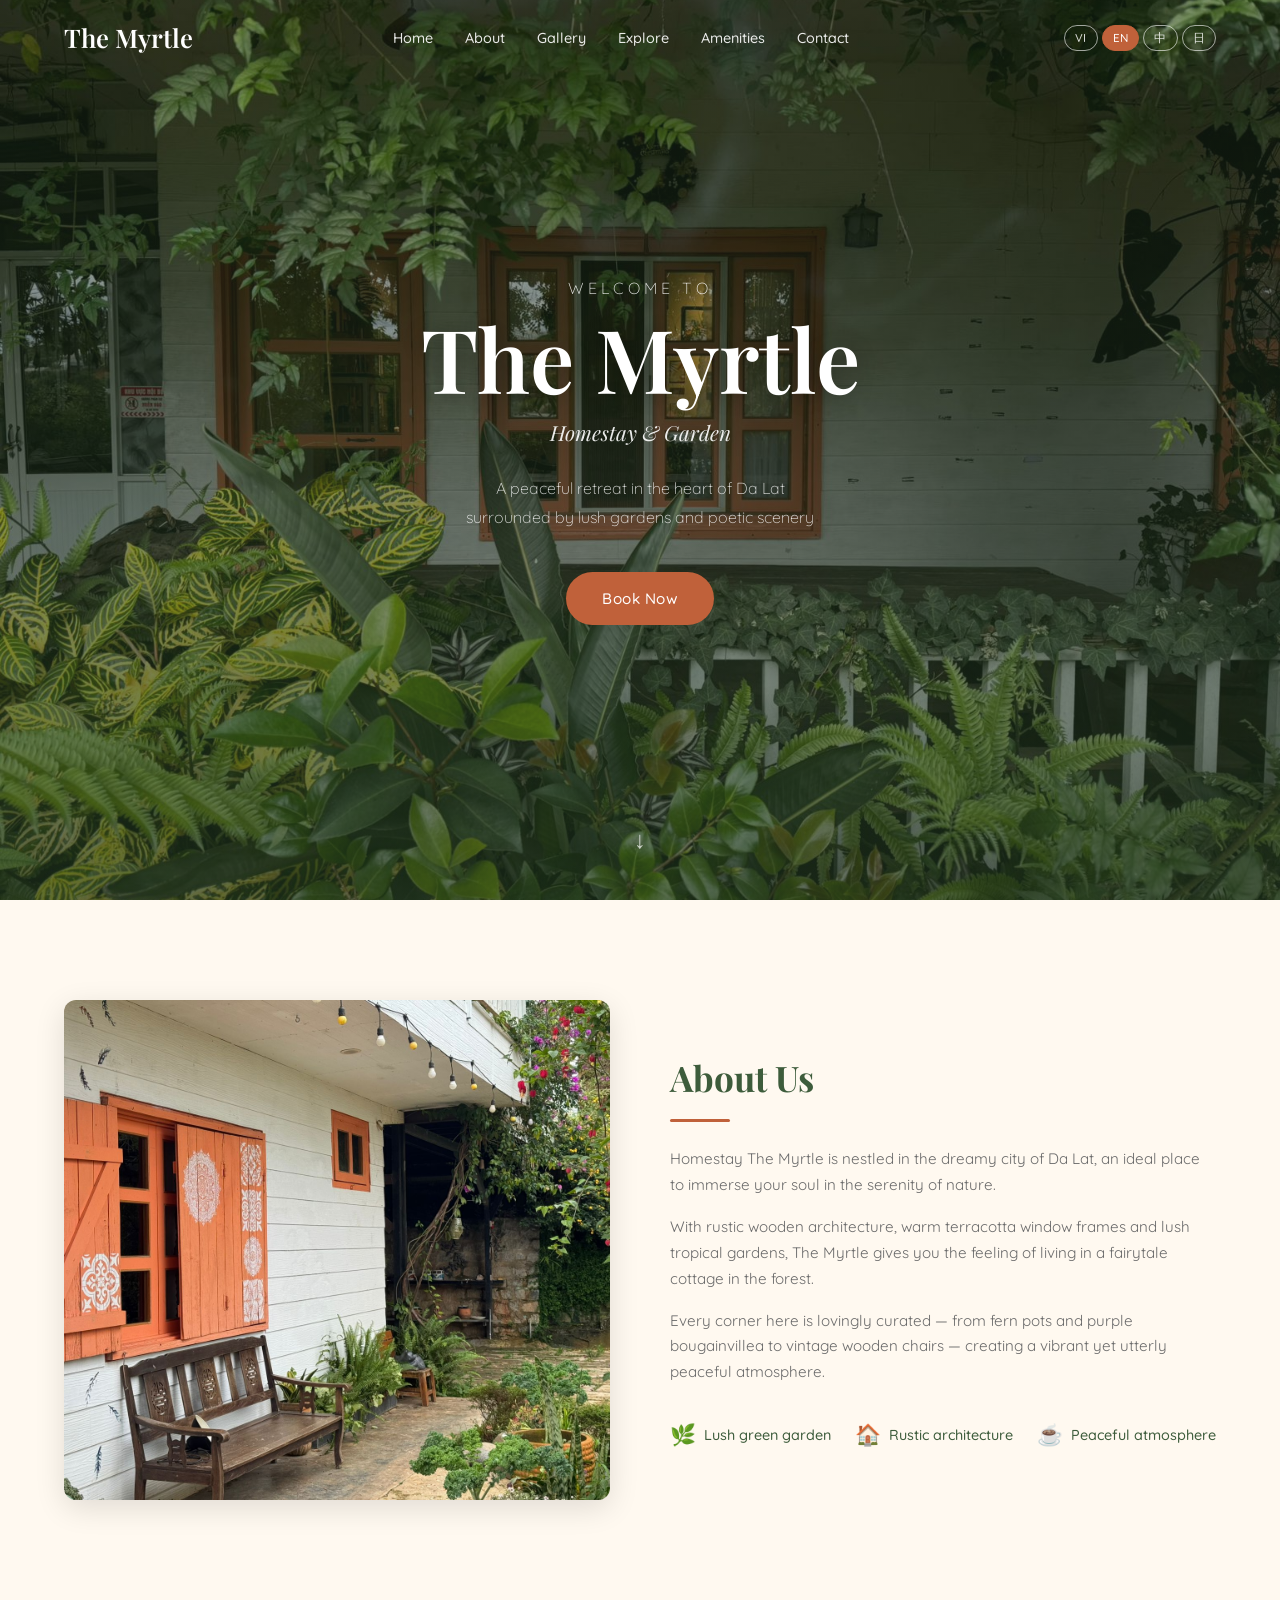
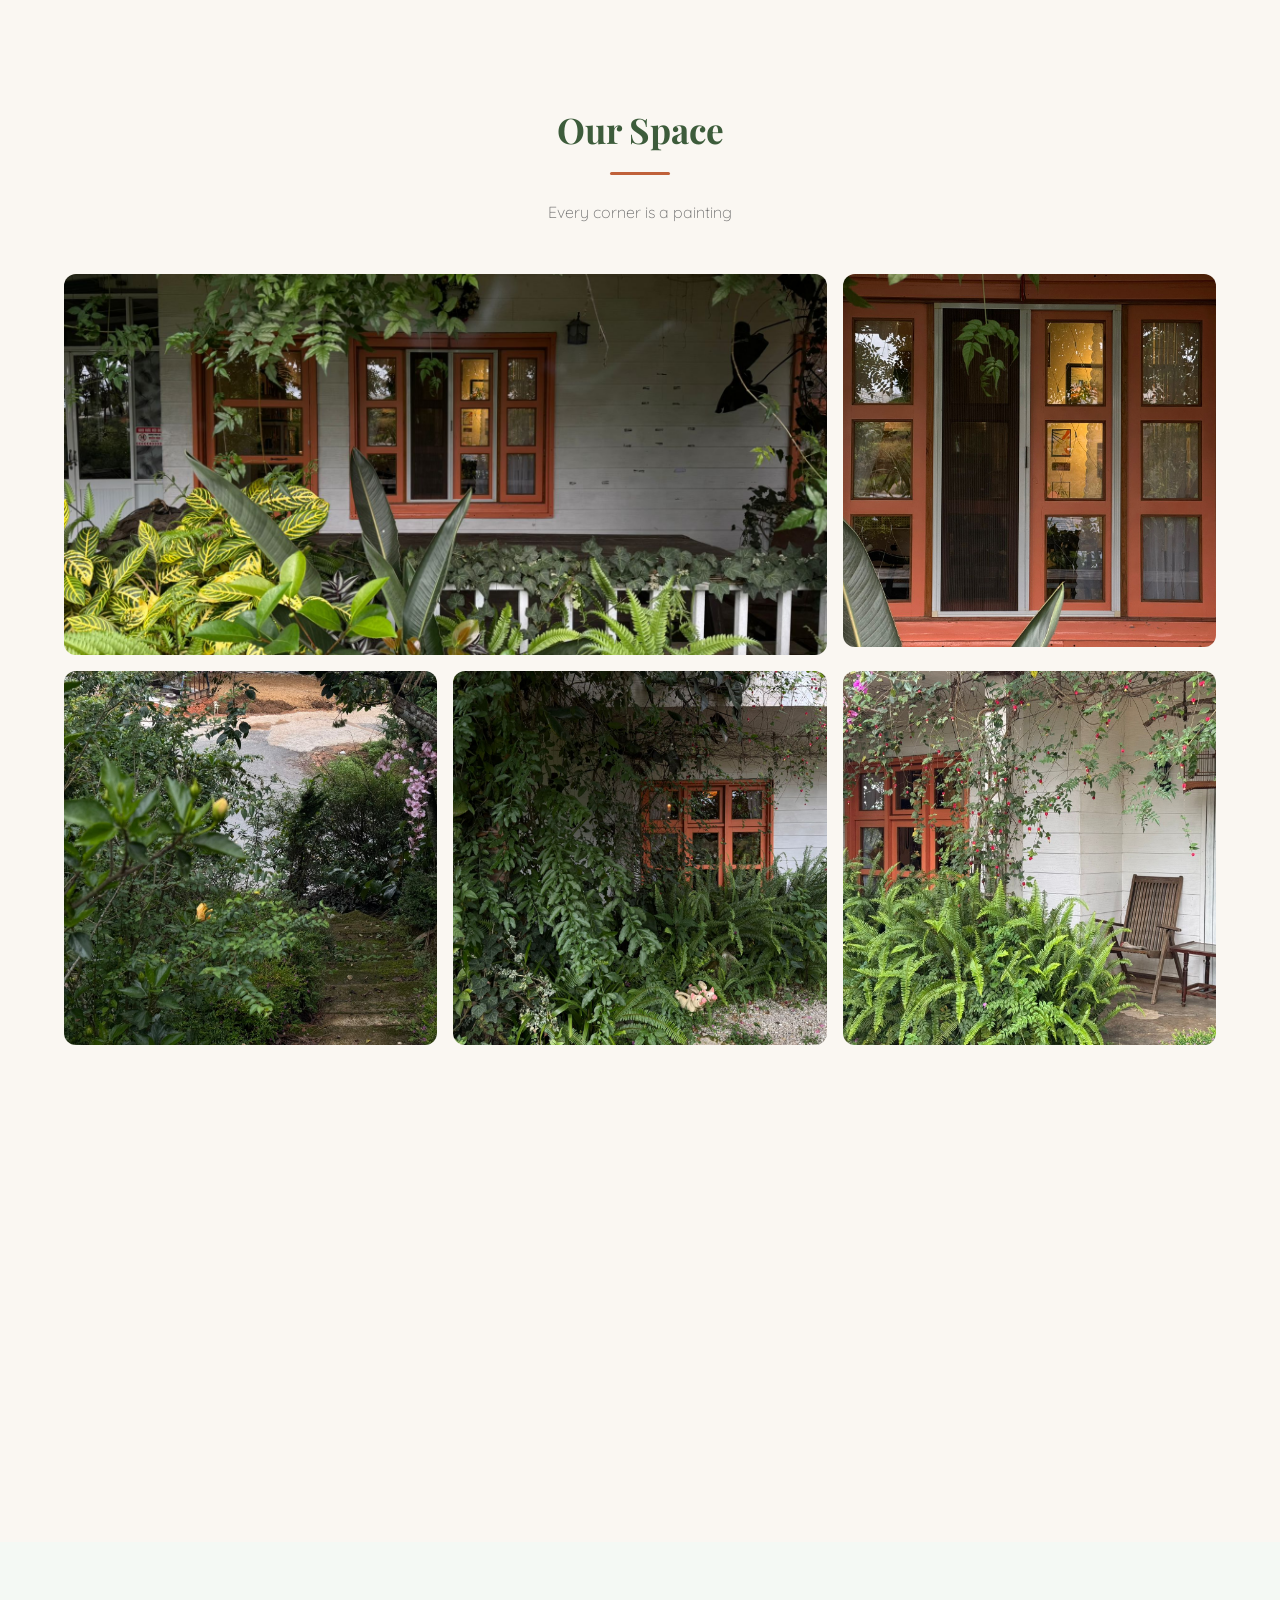
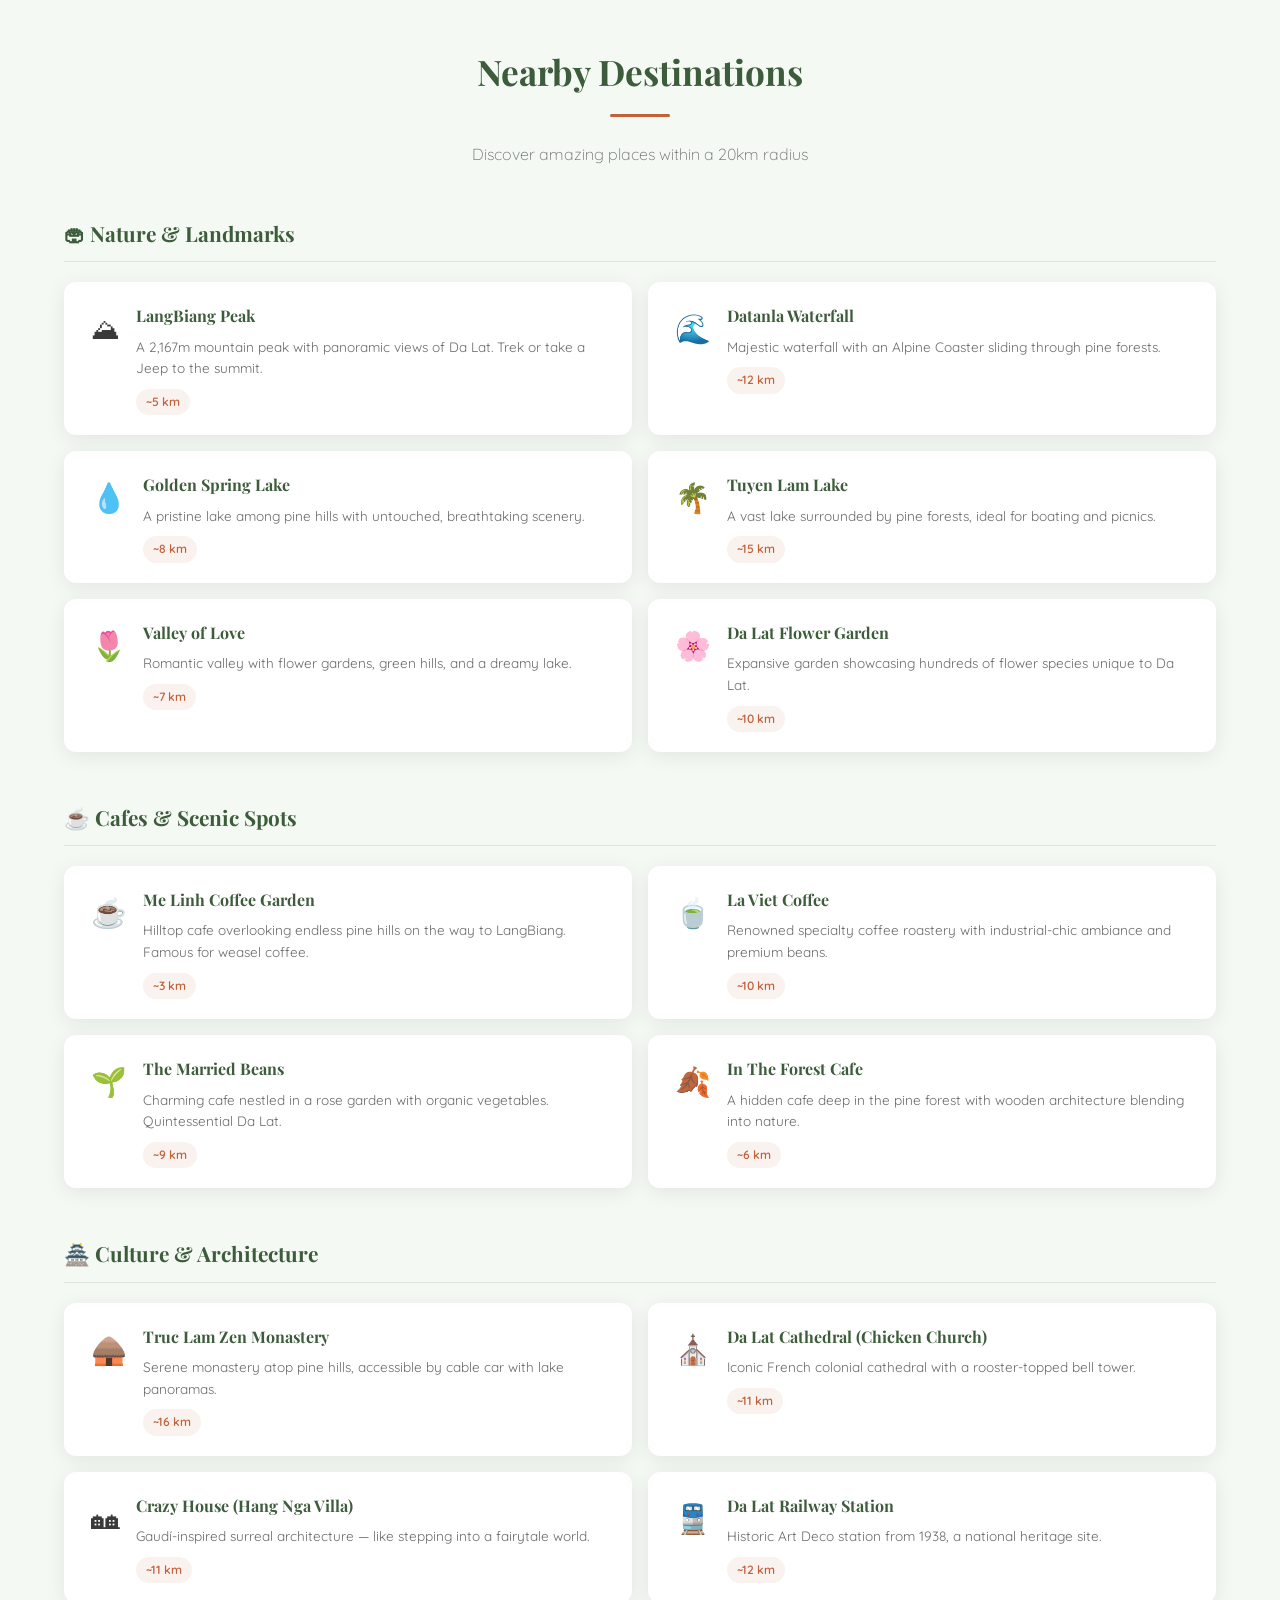
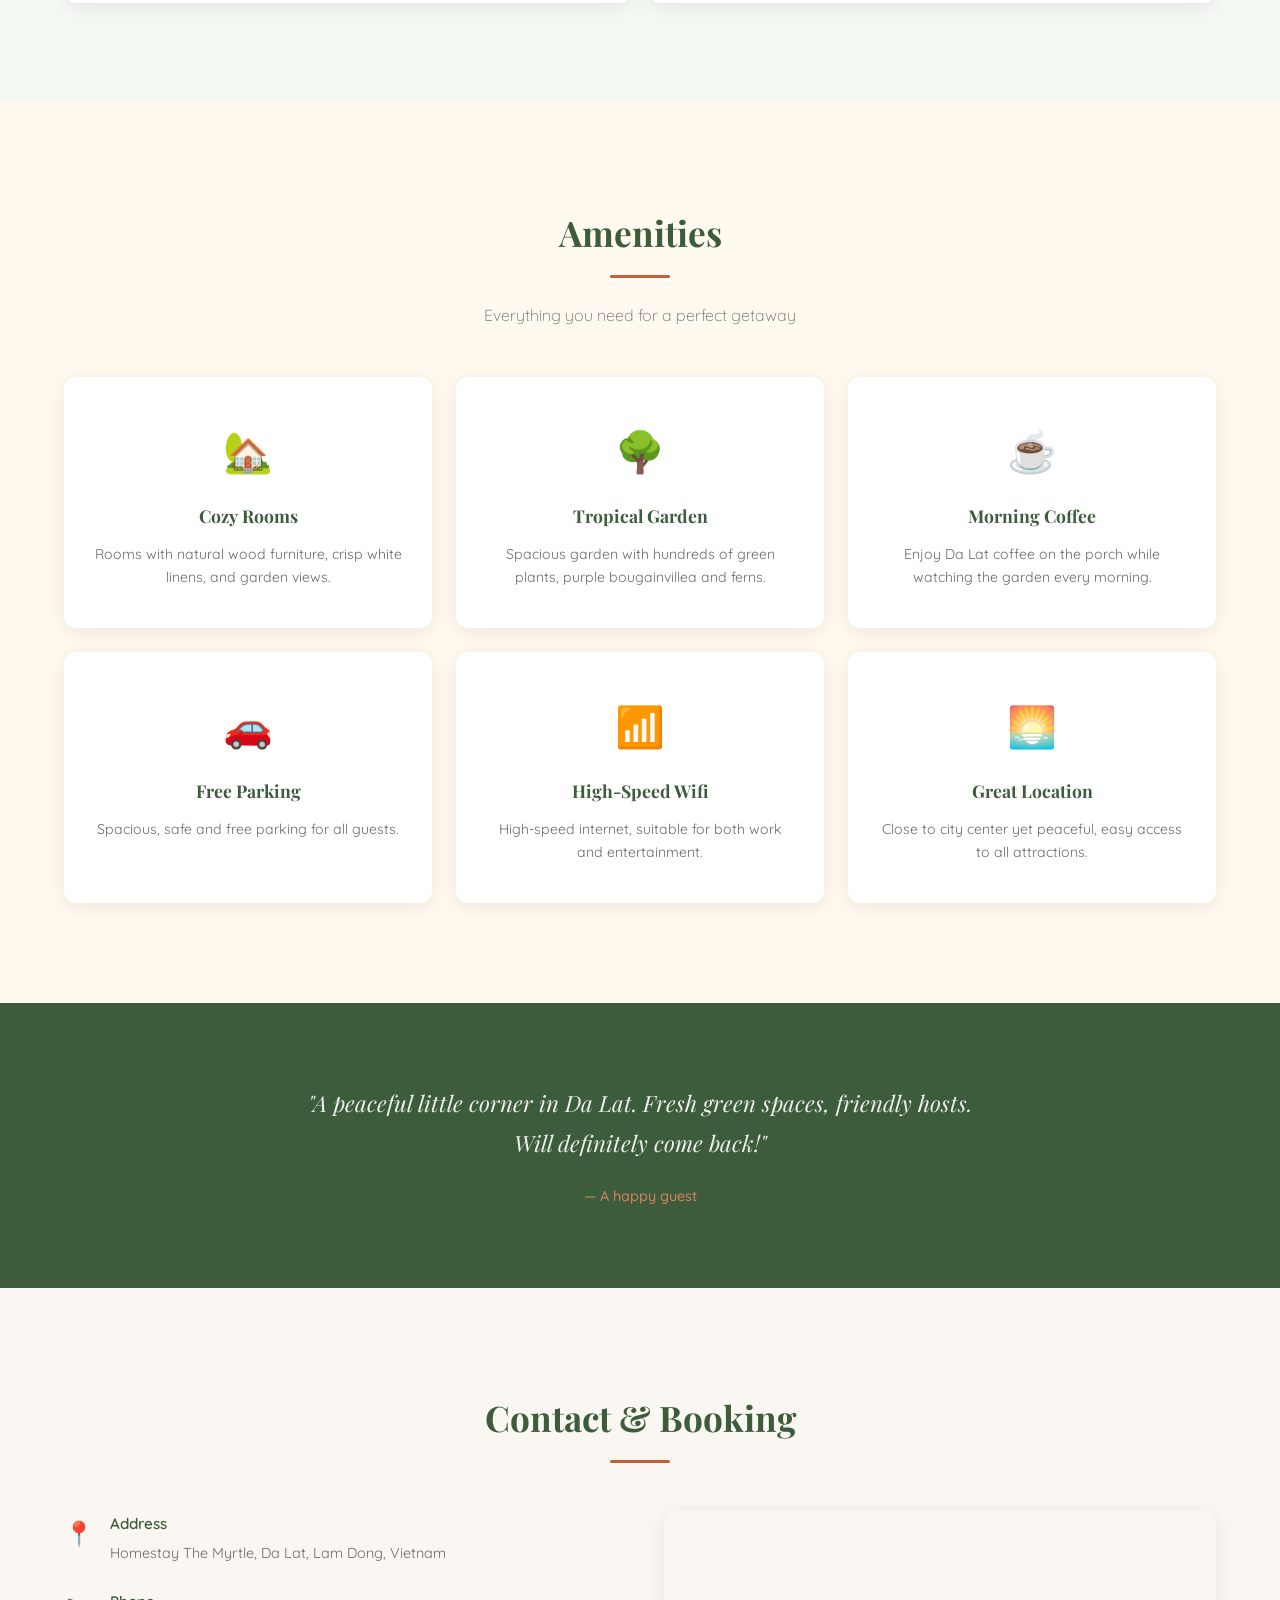
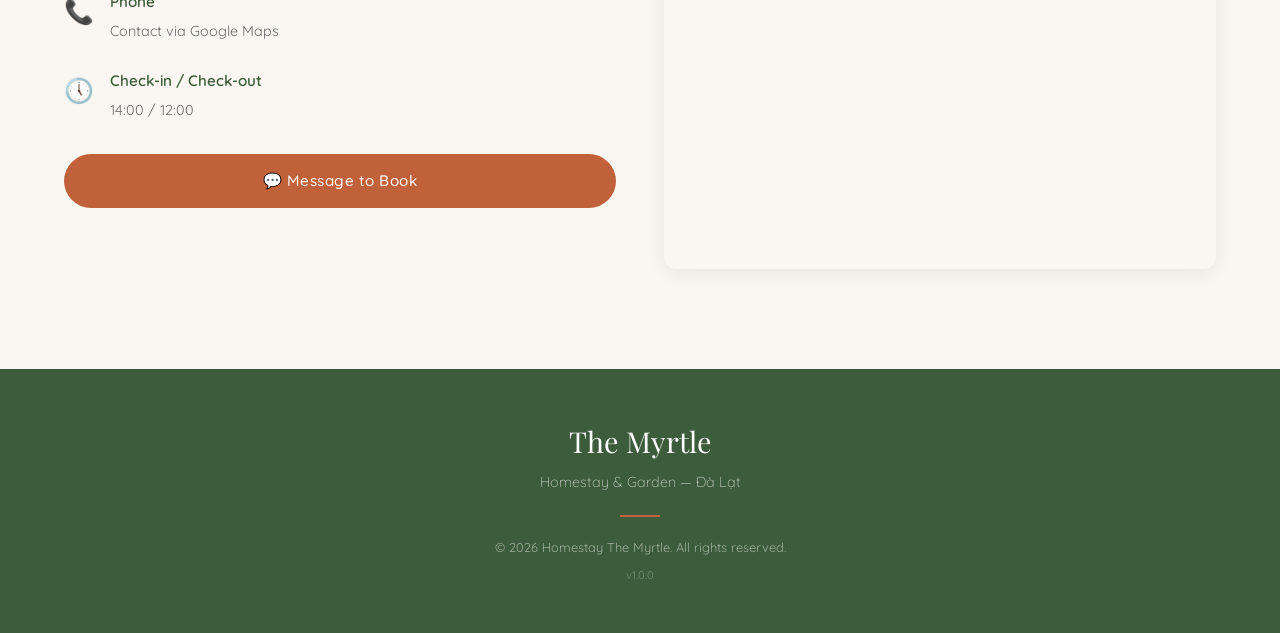
==== index.html @ 84eea26a "Initial commit: Homestay The Myrtle landing page" ====
<!DOCTYPE html>
<html lang="vi">
<head>
    <meta charset="UTF-8">
    <meta name="viewport" content="width=device-width, initial-scale=1.0">
    <title>Homestay The Myrtle - Đà Lạt</title>
    <meta name="description" content="Homestay The Myrtle - Nơi nghỉ dưỡng yên bình giữa lòng Đà Lạt, bao quanh bởi vườn cây xanh mát và hoa lá thơ mộng.">

    <!-- Open Graph / Facebook -->
    <meta property="og:type" content="website">
    <meta property="og:title" content="Homestay The Myrtle - Đà Lạt">
    <meta property="og:description" content="Nơi nghỉ dưỡng yên bình giữa lòng Đà Lạt, bao quanh bởi vườn cây xanh mát và hoa lá thơ mộng.">
    <meta property="og:image" content="images/og-image.jpg">
    <meta property="og:image:width" content="1200">
    <meta property="og:image:height" content="630">
    <meta property="og:locale" content="vi_VN">
    <meta property="og:site_name" content="Homestay The Myrtle">

    <!-- Twitter Card -->
    <meta name="twitter:card" content="summary_large_image">
    <meta name="twitter:title" content="Homestay The Myrtle - Đà Lạt">
    <meta name="twitter:description" content="Nơi nghỉ dưỡng yên bình giữa lòng Đà Lạt, bao quanh bởi vườn cây xanh mát và hoa lá thơ mộng.">
    <meta name="twitter:image" content="images/og-image.jpg">

    <link rel="preconnect" href="https://fonts.googleapis.com">
    <link rel="preconnect" href="https://fonts.gstatic.com" crossorigin>
    <link href="https://fonts.googleapis.com/css2?family=Playfair+Display:ital,wght@0,400;0,600;1,400&family=Quicksand:wght@300;400;500;600&family=Noto+Sans+JP:wght@300;400;500&family=Noto+Sans+SC:wght@300;400;500&display=swap" rel="stylesheet">
    <link rel="stylesheet" href="style.css">
</head>
<body>
    <!-- Navigation -->
    <nav class="navbar">
        <div class="nav-container">
            <a href="#home" class="nav-logo">The Myrtle</a>
            <ul class="nav-links">
                <li><a href="#home" data-i18n="nav.home">Trang chủ</a></li>
                <li><a href="#about" data-i18n="nav.about">Giới thiệu</a></li>
                <li><a href="#gallery" data-i18n="nav.gallery">Hình ảnh</a></li>
                <li><a href="#destinations" data-i18n="nav.destinations">Điểm đến</a></li>
                <li><a href="#amenities" data-i18n="nav.amenities">Tiện nghi</a></li>
                <li><a href="#contact" data-i18n="nav.contact">Liên hệ</a></li>
            </ul>
            <div class="lang-switcher">
                <button class="lang-btn active" data-lang="vi">VI</button>
                <button class="lang-btn" data-lang="en">EN</button>
                <button class="lang-btn" data-lang="zh">中</button>
                <button class="lang-btn" data-lang="ja">日</button>
            </div>
            <button class="nav-toggle" aria-label="Menu">
                <span></span>
                <span></span>
                <span></span>
            </button>
        </div>
    </nav>

    <!-- Hero Section -->
    <section id="home" class="hero">
        <div class="hero-overlay"></div>
        <div class="hero-content">
            <p class="hero-subtitle" data-i18n="hero.subtitle">Chào mừng đến với</p>
            <h1 class="hero-title">The Myrtle</h1>
            <p class="hero-tagline" data-i18n="hero.tagline">Homestay & Garden</p>
            <p class="hero-description" data-i18n="hero.description">Nơi nghỉ dưỡng yên bình giữa lòng Đà Lạt<br>bao quanh bởi vườn cây xanh mát và hoa lá thơ mộng</p>
            <a href="#contact" class="btn-primary" data-i18n="hero.cta">Đặt Phòng Ngay</a>
        </div>
        <div class="hero-scroll">
            <span>&#8595;</span>
        </div>
    </section>

    <!-- About Section -->
    <section id="about" class="about">
        <div class="container">
            <div class="about-grid">
                <div class="about-image">
                    <img src="images/rustic-bench.jpg" alt="Homestay The Myrtle - Góc sân thơ mộng">
                </div>
                <div class="about-content">
                    <h2 class="section-title" data-i18n="about.title">Về Chúng Tôi</h2>
                    <div class="title-divider"></div>
                    <p data-i18n="about.p1">Homestay The Myrtle tọa lạc tại thành phố Đà Lạt thơ mộng, là nơi lý tưởng để bạn tâm hồn hòa mình vào thiên nhiên yên bình.</p>
                    <p data-i18n="about.p2">Với kiến trúc gỗ mộc mạc, khung cửa sổ màu đất ấm áp cùng vườn cây nhiệt đới xanh mướt, The Myrtle mang đến cho bạn cảm giác như đang ở trong một ngôi nhà cổ tích giữa rừng.</p>
                    <p data-i18n="about.p3">Mỗi góc nhỏ tại đây đều được chăm chút từ từng chậu dương xỉ, những giàn hoa giấy tím đến những chiếc ghế gỗ vintage — tất cả tạo nên một không gian sống động nhưng vẫn rất đỗi bình yên.</p>
                    <div class="about-features">
                        <div class="feature">
                            <span class="feature-icon">&#127807;</span>
                            <span data-i18n="about.f1">Vườn cây xanh mát</span>
                        </div>
                        <div class="feature">
                            <span class="feature-icon">&#127968;</span>
                            <span data-i18n="about.f2">Kiến trúc mộc mạc</span>
                        </div>
                        <div class="feature">
                            <span class="feature-icon">&#9749;</span>
                            <span data-i18n="about.f3">Không gian yên tĩnh</span>
                        </div>
                    </div>
                </div>
            </div>
        </div>
    </section>

    <!-- Gallery Section -->
    <section id="gallery" class="gallery">
        <div class="container">
            <h2 class="section-title text-center" data-i18n="gallery.title">Không Gian</h2>
            <div class="title-divider center"></div>
            <p class="section-subtitle" data-i18n="gallery.subtitle">Mỗi góc nhỏ là một bức tranh</p>
            <div class="gallery-grid">
                <div class="gallery-item large">
                    <img src="images/exterior-garden.jpg" alt="Mặt tiền homestay với vườn cây">
                    <div class="gallery-overlay">
                        <span data-i18n="gallery.img1">Mặt tiền xanh mát</span>
                    </div>
                </div>
                <div class="gallery-item">
                    <img src="images/hero-window.jpg" alt="Cửa sổ gỗ đặc trưng">
                    <div class="gallery-overlay">
                        <span data-i18n="gallery.img2">Cửa sổ gỗ vintage</span>
                    </div>
                </div>
                <div class="gallery-item">
                    <img src="images/garden-path.jpg" alt="Lối đi trong vườn">
                    <div class="gallery-overlay">
                        <span data-i18n="gallery.img3">Lối đi thơ mộng</span>
                    </div>
                </div>
                <div class="gallery-item">
                    <img src="images/fern-garden.jpg" alt="Vườn dương xỉ xanh mướt">
                    <div class="gallery-overlay">
                        <span data-i18n="gallery.img4">Vườn dương xỉ</span>
                    </div>
                </div>
                <div class="gallery-item">
                    <img src="images/porch-chair.jpg" alt="Hiên nhà với ghế gỗ">
                    <div class="gallery-overlay">
                        <span data-i18n="gallery.img5">Hiên nhà bình yên</span>
                    </div>
                </div>
                <div class="gallery-item large">
                    <img src="images/green-facade.jpg" alt="Góc nhà với cây leo">
                    <div class="gallery-overlay">
                        <span data-i18n="gallery.img6">Thiên nhiên bao quanh</span>
                    </div>
                </div>
                <div class="gallery-item">
                    <img src="images/bougainvillea-bench.jpg" alt="Ghế trắng dưới tán hoa giấy">
                    <div class="gallery-overlay">
                        <span data-i18n="gallery.img7">Góc đọc sách</span>
                    </div>
                </div>
            </div>
        </div>
    </section>

    <!-- Destinations Section -->
    <section id="destinations" class="destinations">
        <div class="container">
            <h2 class="section-title text-center" data-i18n="destinations.title">Điểm Đến Xung Quanh</h2>
            <div class="title-divider center"></div>
            <p class="section-subtitle" data-i18n="destinations.subtitle">Khám phá những địa điểm tuyệt vời trong bán kính 20km</p>

            <!-- Category: Nature -->
            <div class="dest-category">
                <h3 class="dest-category-title" data-i18n="destinations.nature">&#127967; Thiên nhiên & Danh lam</h3>
                <div class="dest-grid">
                    <div class="dest-card">
                        <div class="dest-icon">&#9968;</div>
                        <div class="dest-info">
                            <h4 data-i18n="destinations.langbiang.title">Đỉnh LangBiang</h4>
                            <p data-i18n="destinations.langbiang.desc">Đỉnh núi cao 2.167m với tầm nhìn toàn cảnh Đà Lạt. Trekking hoặc đi Jeep lên đỉnh.</p>
                            <span class="dest-distance" data-i18n="destinations.langbiang.dist">~5 km</span>
                        </div>
                    </div>
                    <div class="dest-card">
                        <div class="dest-icon">&#127754;</div>
                        <div class="dest-info">
                            <h4 data-i18n="destinations.datanla.title">Thác Datanla</h4>
                            <p data-i18n="destinations.datanla.desc">Thác nước hùng vĩ với máng trượt Alpine Coaster xuyên rừng thông.</p>
                            <span class="dest-distance" data-i18n="destinations.datanla.dist">~12 km</span>
                        </div>
                    </div>
                    <div class="dest-card">
                        <div class="dest-icon">&#128167;</div>
                        <div class="dest-info">
                            <h4 data-i18n="destinations.suoivang.title">Hồ Suối Vàng (Golden Spring Lake)</h4>
                            <p data-i18n="destinations.suoivang.desc">Hồ nước nguyên sơ giữa đồi thông, phong cảnh hoang sơ tuyệt đẹp.</p>
                            <span class="dest-distance" data-i18n="destinations.suoivang.dist">~8 km</span>
                        </div>
                    </div>
                    <div class="dest-card">
                        <div class="dest-icon">&#127796;</div>
                        <div class="dest-info">
                            <h4 data-i18n="destinations.tuyenlam.title">Hồ Tuyền Lâm</h4>
                            <p data-i18n="destinations.tuyenlam.desc">Hồ nước rộng lớn bao quanh bởi rừng thông, lý tưởng cho chèo thuyền và picnic.</p>
                            <span class="dest-distance" data-i18n="destinations.tuyenlam.dist">~15 km</span>
                        </div>
                    </div>
                    <div class="dest-card">
                        <div class="dest-icon">&#127799;</div>
                        <div class="dest-info">
                            <h4 data-i18n="destinations.valleylove.title">Thung Lũng Tình Yêu</h4>
                            <p data-i18n="destinations.valleylove.desc">Thung lũng lãng mạn với vườn hoa, đồi cỏ xanh và hồ nước thơ mộng.</p>
                            <span class="dest-distance" data-i18n="destinations.valleylove.dist">~7 km</span>
                        </div>
                    </div>
                    <div class="dest-card">
                        <div class="dest-icon">&#127800;</div>
                        <div class="dest-info">
                            <h4 data-i18n="destinations.flower.title">Vườn Hoa Đà Lạt</h4>
                            <p data-i18n="destinations.flower.desc">Vườn hoa rộng lớn trưng bày hàng trăm loài hoa đặc trưng của Đà Lạt.</p>
                            <span class="dest-distance" data-i18n="destinations.flower.dist">~10 km</span>
                        </div>
                    </div>
                </div>
            </div>

            <!-- Category: Cafe -->
            <div class="dest-category">
                <h3 class="dest-category-title" data-i18n="destinations.cafes">&#9749; Cà phê & Quán xinh</h3>
                <div class="dest-grid">
                    <div class="dest-card">
                        <div class="dest-icon">&#9749;</div>
                        <div class="dest-info">
                            <h4 data-i18n="destinations.melinh.title">Mê Linh Coffee Garden</h4>
                            <p data-i18n="destinations.melinh.desc">Quán cà phê view đồi thông bạt ngàn, nằm trên đường đi LangBiang. Cà phê chồn nổi tiếng.</p>
                            <span class="dest-distance" data-i18n="destinations.melinh.dist">~3 km</span>
                        </div>
                    </div>
                    <div class="dest-card">
                        <div class="dest-icon">&#127861;</div>
                        <div class="dest-info">
                            <h4 data-i18n="destinations.laviet.title">La Viet Coffee</h4>
                            <p data-i18n="destinations.laviet.desc">Quán cà phê specialty nổi tiếng với không gian xưởng rang và cà phê chất lượng cao.</p>
                            <span class="dest-distance" data-i18n="destinations.laviet.dist">~10 km</span>
                        </div>
                    </div>
                    <div class="dest-card">
                        <div class="dest-icon">&#127793;</div>
                        <div class="dest-info">
                            <h4 data-i18n="destinations.bonjour.title">The Married Beans</h4>
                            <p data-i18n="destinations.bonjour.desc">Quán cà phê giữa vườn hồng và rau organic, không gian Đà Lạt chính hiệu.</p>
                            <span class="dest-distance" data-i18n="destinations.bonjour.dist">~9 km</span>
                        </div>
                    </div>
                    <div class="dest-card">
                        <div class="dest-icon">&#127810;</div>
                        <div class="dest-info">
                            <h4 data-i18n="destinations.inne.title">In The Forest Cafe</h4>
                            <p data-i18n="destinations.inne.desc">Quán cà phê ẩn mình giữa rừng thông, kiến trúc gỗ hòa quyện với thiên nhiên.</p>
                            <span class="dest-distance" data-i18n="destinations.inne.dist">~6 km</span>
                        </div>
                    </div>
                </div>
            </div>

            <!-- Category: Culture -->
            <div class="dest-category">
                <h3 class="dest-category-title" data-i18n="destinations.culture">&#127983; Văn hóa & Kiến trúc</h3>
                <div class="dest-grid">
                    <div class="dest-card">
                        <div class="dest-icon">&#128726;</div>
                        <div class="dest-info">
                            <h4 data-i18n="destinations.truclam.title">Thiền viện Trúc Lâm</h4>
                            <p data-i18n="destinations.truclam.desc">Thiền viện yên tĩnh trên đồi thông, đi cáp treo ngắm toàn cảnh hồ Tuyền Lâm.</p>
                            <span class="dest-distance" data-i18n="destinations.truclam.dist">~16 km</span>
                        </div>
                    </div>
                    <div class="dest-card">
                        <div class="dest-icon">&#9962;</div>
                        <div class="dest-info">
                            <h4 data-i18n="destinations.cathedral.title">Nhà thờ Con Gà (Đà Lạt Cathedral)</h4>
                            <p data-i18n="destinations.cathedral.desc">Nhà thờ cổ biểu tượng của Đà Lạt, kiến trúc Pháp với tháp chuông hình con gà.</p>
                            <span class="dest-distance" data-i18n="destinations.cathedral.dist">~11 km</span>
                        </div>
                    </div>
                    <div class="dest-card">
                        <div class="dest-icon">&#127960;</div>
                        <div class="dest-info">
                            <h4 data-i18n="destinations.crazyhouse.title">Crazy House (Biệt thự Hằng Nga)</h4>
                            <p data-i18n="destinations.crazyhouse.desc">Công trình kiến trúc độc đáo lấy cảm hứng từ Gaudí, như bước vào thế giới cổ tích.</p>
                            <span class="dest-distance" data-i18n="destinations.crazyhouse.dist">~11 km</span>
                        </div>
                    </div>
                    <div class="dest-card">
                        <div class="dest-icon">&#128646;</div>
                        <div class="dest-info">
                            <h4 data-i18n="destinations.trainstation.title">Ga xe lửa Đà Lạt</h4>
                            <p data-i18n="destinations.trainstation.desc">Nhà ga cổ phong cách Art Deco từ 1938, di tích lịch sử quốc gia.</p>
                            <span class="dest-distance" data-i18n="destinations.trainstation.dist">~12 km</span>
                        </div>
                    </div>
                </div>
            </div>
        </div>
    </section>

    <!-- Amenities Section -->
    <section id="amenities" class="amenities">
        <div class="container">
            <h2 class="section-title text-center" data-i18n="amenities.title">Tiện Nghi</h2>
            <div class="title-divider center"></div>
            <p class="section-subtitle" data-i18n="amenities.subtitle">Mọi thứ bạn cần cho kỳ nghỉ hoàn hảo</p>
            <div class="amenities-grid">
                <div class="amenity-card">
                    <div class="amenity-icon">&#127969;</div>
                    <h3 data-i18n="amenities.room.title">Phòng Nghỉ Ấm Cúng</h3>
                    <p data-i18n="amenities.room.desc">Phòng nghỉ với nội thất gỗ tự nhiên, chăn ga trắng tinh, view vườn cây xanh mát.</p>
                </div>
                <div class="amenity-card">
                    <div class="amenity-icon">&#127795;</div>
                    <h3 data-i18n="amenities.garden.title">Vườn Cây Nhiệt Đới</h3>
                    <p data-i18n="amenities.garden.desc">Vườn cây rộng rãi với hàng trăm loài cây xanh, hoa giấy tím và dương xỉ.</p>
                </div>
                <div class="amenity-card">
                    <div class="amenity-icon">&#9749;</div>
                    <h3 data-i18n="amenities.coffee.title">Cà Phê Sáng</h3>
                    <p data-i18n="amenities.coffee.desc">Thưởng thức cà phê Đà Lạt ngay tại hiên nhà, ngắm nhìn vườn cây mỗi buổi sớm.</p>
                </div>
                <div class="amenity-card">
                    <div class="amenity-icon">&#128663;</div>
                    <h3 data-i18n="amenities.parking.title">Bãi Đỗ Xe</h3>
                    <p data-i18n="amenities.parking.desc">Bãi đỗ xe rộng rãi, an toàn và miễn phí cho khách lưu trú.</p>
                </div>
                <div class="amenity-card">
                    <div class="amenity-icon">&#128246;</div>
                    <h3 data-i18n="amenities.wifi.title">Wifi Tốc Độ Cao</h3>
                    <p data-i18n="amenities.wifi.desc">Kết nối internet tốc độ cao, phù hợp cho cả làm việc và giải trí.</p>
                </div>
                <div class="amenity-card">
                    <div class="amenity-icon">&#127749;</div>
                    <h3 data-i18n="amenities.location.title">Vị Trí Thuận Tiện</h3>
                    <p data-i18n="amenities.location.desc">Gần trung tâm thành phố nhưng vẫn yên tĩnh, dễ dàng di chuyển đến các địa điểm.</p>
                </div>
            </div>
        </div>
    </section>

    <!-- Testimonial Section -->
    <section class="testimonial">
        <div class="container">
            <div class="testimonial-content">
                <blockquote data-i18n="testimonial.quote">
                    "Một góc nhỏ bình yên giữa Đà Lạt. Không gian xanh mát, chủ nhà thân thiện. Chắc chắn sẽ quay lại!"
                </blockquote>
                <p class="testimonial-author" data-i18n="testimonial.author">— Khách lưu trú</p>
            </div>
        </div>
    </section>

    <!-- Contact Section -->
    <section id="contact" class="contact">
        <div class="container">
            <h2 class="section-title text-center" data-i18n="contact.title">Liên Hệ & Đặt Phòng</h2>
            <div class="title-divider center"></div>
            <div class="contact-grid">
                <div class="contact-info">
                    <div class="contact-item">
                        <span class="contact-icon">&#128205;</span>
                        <div>
                            <h4 data-i18n="contact.address.label">Địa chỉ</h4>
                            <p data-i18n="contact.address.value">Homestay The Myrtle, Đà Lạt, Lâm Đồng</p>
                        </div>
                    </div>
                    <div class="contact-item">
                        <span class="contact-icon">&#128222;</span>
                        <div>
                            <h4 data-i18n="contact.phone.label">Điện thoại</h4>
                            <p data-i18n="contact.phone.value">Liên hệ qua Google Maps</p>
                        </div>
                    </div>
                    <div class="contact-item">
                        <span class="contact-icon">&#128340;</span>
                        <div>
                            <h4>Check-in / Check-out</h4>
                            <p>14:00 / 12:00</p>
                        </div>
                    </div>
                    <a href="https://www.facebook.com/share/1B8bnZVaJ5/?mibextid=wwXIfr" target="_blank" rel="noopener noreferrer" class="btn-primary btn-map" data-i18n="contact.booking_btn">&#128172; Nhắn Tin Đặt Phòng</a>
                </div>
                <div class="contact-map">
                    <iframe
                        src="https://www.google.com/maps/embed?pb=!1m18!1m12!1m3!1d3903.1!2d108.4168157!3d11.9725843!2m3!1f0!2f0!3f0!3m2!1i1024!2i768!4f13.1!3m3!1m2!1s0x31716d793a5ad1bb%3A0xd0a65afb37c27622!2sHomestay%20The%20Myrtle!5e0!3m2!1svi!2s!4v1717100000000"
                        width="100%"
                        height="350"
                        style="border:0; border-radius: 12px;"
                        allowfullscreen=""
                        loading="lazy"
                        referrerpolicy="no-referrer-when-downgrade">
                    </iframe>
                </div>
            </div>
        </div>
    </section>

    <!-- Footer -->
    <footer class="footer">
        <div class="container">
            <div class="footer-content">
                <div class="footer-logo">The Myrtle</div>
                <p class="footer-tagline">Homestay & Garden — Đà Lạt</p>
                <div class="footer-divider"></div>
                <p class="footer-copy">&copy; 2026 Homestay The Myrtle. All rights reserved.</p>
                <p class="footer-version">v1.0.0</p>
            </div>
        </div>
    </footer>

    <script src="i18n.js"></script>
    <script src="script.js"></script>
</body>
</html>
---- style.css ----
/* ========================================
   Homestay The Myrtle - Landing Page
   Style: Dalat dreamy, soft, poetic
   ======================================== */

:root {
    --color-primary: #5c7a5a;
    --color-primary-light: #8fad8c;
    --color-primary-dark: #3d5c3b;
    --color-terracotta: #c0613a;
    --color-terracotta-light: #d4835f;
    --color-cream: #faf7f2;
    --color-warm-white: #fff9f0;
    --color-text: #3a3a3a;
    --color-text-light: #6b6b6b;
    --color-gold: #b8964e;
    --font-heading: 'Playfair Display', Georgia, serif;
    --font-body: 'Quicksand', 'Segoe UI', sans-serif;
    --shadow-soft: 0 4px 20px rgba(0, 0, 0, 0.08);
    --shadow-medium: 0 8px 30px rgba(0, 0, 0, 0.12);
    --radius: 12px;
    --transition: all 0.3s ease;
}

/* Reset & Base */
* {
    margin: 0;
    padding: 0;
    box-sizing: border-box;
}

html {
    scroll-behavior: smooth;
}

body {
    font-family: var(--font-body);
    color: var(--color-text);
    background-color: var(--color-cream);
    line-height: 1.7;
    overflow-x: hidden;
}

img {
    max-width: 100%;
    height: auto;
    display: block;
}

a {
    text-decoration: none;
    color: inherit;
}

.container {
    max-width: 1200px;
    margin: 0 auto;
    padding: 0 24px;
}

/* ========================================
   Navigation
   ======================================== */
.navbar {
    position: fixed;
    top: 0;
    left: 0;
    right: 0;
    z-index: 1000;
    padding: 16px 0;
    transition: var(--transition);
    background: transparent;
}

.navbar.scrolled {
    background: rgba(250, 247, 242, 0.95);
    backdrop-filter: blur(10px);
    box-shadow: var(--shadow-soft);
    padding: 12px 0;
}

.nav-container {
    max-width: 1200px;
    margin: 0 auto;
    padding: 0 24px;
    display: flex;
    align-items: center;
    justify-content: space-between;
}

.nav-logo {
    font-family: var(--font-heading);
    font-size: 1.6rem;
    font-weight: 600;
    color: #fff;
    transition: var(--transition);
}

.navbar.scrolled .nav-logo {
    color: var(--color-primary-dark);
}

.nav-links {
    display: flex;
    list-style: none;
    gap: 32px;
}

.nav-links a {
    font-size: 0.9rem;
    font-weight: 500;
    color: rgba(255, 255, 255, 0.9);
    transition: var(--transition);
    position: relative;
}

.nav-links a::after {
    content: '';
    position: absolute;
    bottom: -4px;
    left: 0;
    width: 0;
    height: 2px;
    background: var(--color-terracotta-light);
    transition: width 0.3s ease;
}

.nav-links a:hover::after {
    width: 100%;
}

.navbar.scrolled .nav-links a {
    color: var(--color-text);
}

/* Language Switcher */
.lang-switcher {
    display: flex;
    gap: 4px;
    margin-left: 16px;
}

.lang-btn {
    padding: 4px 10px;
    border: 1.5px solid rgba(255, 255, 255, 0.6);
    background: transparent;
    color: rgba(255, 255, 255, 0.85);
    font-family: var(--font-body);
    font-size: 0.72rem;
    font-weight: 500;
    border-radius: 20px;
    cursor: pointer;
    transition: var(--transition);
    letter-spacing: 0.3px;
}

.lang-btn:hover {
    background: rgba(255, 255, 255, 0.2);
    border-color: #fff;
}

.lang-btn.active {
    background: var(--color-terracotta);
    border-color: var(--color-terracotta);
    color: #fff;
}

.navbar.scrolled .lang-btn {
    border-color: rgba(60, 60, 60, 0.3);
    color: var(--color-text);
}

.navbar.scrolled .lang-btn:hover {
    background: rgba(0, 0, 0, 0.05);
    border-color: var(--color-text);
}

.navbar.scrolled .lang-btn.active {
    background: var(--color-terracotta);
    border-color: var(--color-terracotta);
    color: #fff;
}

.nav-toggle {
    display: none;
    flex-direction: column;
    gap: 5px;
    background: none;
    border: none;
    cursor: pointer;
    padding: 4px;
}

.nav-toggle span {
    width: 24px;
    height: 2px;
    background: #fff;
    transition: var(--transition);
}

.navbar.scrolled .nav-toggle span {
    background: var(--color-text);
}

/* ========================================
   Hero Section
   ======================================== */
.hero {
    position: relative;
    height: 100vh;
    min-height: 600px;
    display: flex;
    align-items: center;
    justify-content: center;
    background: url('images/exterior-garden.jpg') center/cover no-repeat;
}

.hero-overlay {
    position: absolute;
    inset: 0;
    background: linear-gradient(
        to bottom,
        rgba(30, 50, 30, 0.4) 0%,
        rgba(30, 50, 30, 0.5) 50%,
        rgba(30, 50, 30, 0.7) 100%
    );
}

.hero-content {
    position: relative;
    text-align: center;
    color: #fff;
    padding: 24px;
}

.hero-subtitle {
    font-family: var(--font-body);
    font-size: 1rem;
    font-weight: 300;
    letter-spacing: 4px;
    text-transform: uppercase;
    margin-bottom: 8px;
    opacity: 0.9;
}

.hero-title {
    font-family: var(--font-heading);
    font-size: clamp(3rem, 8vw, 5.5rem);
    font-weight: 600;
    line-height: 1.1;
    margin-bottom: 8px;
    text-shadow: 0 2px 20px rgba(0, 0, 0, 0.3);
}

.hero-tagline {
    font-family: var(--font-heading);
    font-style: italic;
    font-size: 1.3rem;
    opacity: 0.9;
    margin-bottom: 24px;
}

.hero-description {
    font-size: 1rem;
    font-weight: 300;
    line-height: 1.8;
    max-width: 500px;
    margin: 0 auto 40px;
    opacity: 0.85;
}

.btn-primary {
    display: inline-block;
    padding: 14px 36px;
    background: var(--color-terracotta);
    color: #fff;
    font-family: var(--font-body);
    font-size: 0.95rem;
    font-weight: 500;
    border-radius: 50px;
    transition: var(--transition);
    letter-spacing: 0.5px;
}

.btn-primary:hover {
    background: var(--color-terracotta-light);
    transform: translateY(-2px);
    box-shadow: 0 8px 25px rgba(192, 97, 58, 0.3);
}

.hero-scroll {
    position: absolute;
    bottom: 40px;
    left: 50%;
    transform: translateX(-50%);
    color: rgba(255, 255, 255, 0.7);
    font-size: 1.5rem;
    animation: bounce 2s infinite;
}

@keyframes bounce {
    0%, 20%, 50%, 80%, 100% { transform: translateX(-50%) translateY(0); }
    40% { transform: translateX(-50%) translateY(-10px); }
    60% { transform: translateX(-50%) translateY(-5px); }
}

/* ========================================
   About Section
   ======================================== */
.about {
    padding: 100px 0;
    background: var(--color-warm-white);
}

.about-grid {
    display: grid;
    grid-template-columns: 1fr 1fr;
    gap: 60px;
    align-items: center;
}

.about-image {
    border-radius: var(--radius);
    overflow: hidden;
    box-shadow: var(--shadow-medium);
}

.about-image img {
    width: 100%;
    height: 500px;
    object-fit: cover;
    transition: transform 0.6s ease;
}

.about-image:hover img {
    transform: scale(1.03);
}

.section-title {
    font-family: var(--font-heading);
    font-size: 2.2rem;
    color: var(--color-primary-dark);
    margin-bottom: 12px;
}

.title-divider {
    width: 60px;
    height: 3px;
    background: var(--color-terracotta);
    margin-bottom: 24px;
    border-radius: 2px;
}

.title-divider.center {
    margin-left: auto;
    margin-right: auto;
}

.text-center {
    text-align: center;
}

.about-content p {
    margin-bottom: 16px;
    color: var(--color-text-light);
    font-size: 0.95rem;
}

.about-features {
    display: flex;
    gap: 24px;
    margin-top: 32px;
    flex-wrap: wrap;
}

.feature {
    display: flex;
    align-items: center;
    gap: 8px;
    font-size: 0.9rem;
    font-weight: 500;
    color: var(--color-primary-dark);
}

.feature-icon {
    font-size: 1.3rem;
}

/* ========================================
   Gallery Section
   ======================================== */
.gallery {
    padding: 100px 0;
    background: var(--color-cream);
}

.section-subtitle {
    text-align: center;
    color: var(--color-text-light);
    font-size: 1rem;
    margin-bottom: 48px;
    font-weight: 300;
}

.gallery-grid {
    display: grid;
    grid-template-columns: repeat(3, 1fr);
    gap: 16px;
}

.gallery-item {
    position: relative;
    border-radius: var(--radius);
    overflow: hidden;
    cursor: pointer;
    aspect-ratio: 1;
}

.gallery-item.large {
    grid-column: span 2;
    aspect-ratio: 2/1;
}

.gallery-item img {
    width: 100%;
    height: 100%;
    object-fit: cover;
    transition: transform 0.6s ease;
}

.gallery-item:hover img {
    transform: scale(1.08);
}

.gallery-overlay {
    position: absolute;
    inset: 0;
    background: rgba(30, 50, 30, 0.5);
    display: flex;
    align-items: center;
    justify-content: center;
    opacity: 0;
    transition: opacity 0.3s ease;
}

.gallery-item:hover .gallery-overlay {
    opacity: 1;
}

.gallery-overlay span {
    color: #fff;
    font-family: var(--font-heading);
    font-size: 1.1rem;
    font-style: italic;
}

/* ========================================
   Destinations Section
   ======================================== */
.destinations {
    padding: 100px 0;
    background: #f4f9f4;
}

.dest-category {
    margin-bottom: 48px;
}

.dest-category:last-child {
    margin-bottom: 0;
}

.dest-category-title {
    font-family: var(--font-heading);
    font-size: 1.3rem;
    color: var(--color-primary-dark);
    margin-bottom: 20px;
    padding-bottom: 10px;
    border-bottom: 1px solid rgba(92, 122, 90, 0.15);
}

.dest-grid {
    display: grid;
    grid-template-columns: repeat(2, 1fr);
    gap: 16px;
}

.dest-card {
    display: flex;
    align-items: flex-start;
    gap: 16px;
    background: #fff;
    padding: 20px 24px;
    border-radius: var(--radius);
    box-shadow: var(--shadow-soft);
    transition: var(--transition);
    border-left: 3px solid transparent;
}

.dest-card:hover {
    transform: translateY(-3px);
    box-shadow: var(--shadow-medium);
    border-left-color: var(--color-terracotta);
}

.dest-icon {
    font-size: 1.8rem;
    flex-shrink: 0;
    margin-top: 2px;
}

.dest-info h4 {
    font-family: var(--font-heading);
    font-size: 1rem;
    color: var(--color-primary-dark);
    margin-bottom: 6px;
}

.dest-info p {
    font-size: 0.85rem;
    color: var(--color-text-light);
    line-height: 1.6;
    margin-bottom: 8px;
}

.dest-distance {
    display: inline-block;
    font-size: 0.75rem;
    font-weight: 600;
    color: var(--color-terracotta);
    background: rgba(192, 97, 58, 0.08);
    padding: 3px 10px;
    border-radius: 20px;
}

@media (max-width: 768px) {
    .dest-grid {
        grid-template-columns: 1fr;
    }
}

/* ========================================
   Amenities Section
   ======================================== */
.amenities {
    padding: 100px 0;
    background: var(--color-warm-white);
}

.amenities-grid {
    display: grid;
    grid-template-columns: repeat(3, 1fr);
    gap: 24px;
}

.amenity-card {
    background: #fff;
    padding: 40px 28px;
    border-radius: var(--radius);
    text-align: center;
    box-shadow: var(--shadow-soft);
    transition: var(--transition);
}

.amenity-card:hover {
    transform: translateY(-6px);
    box-shadow: var(--shadow-medium);
}

.amenity-icon {
    font-size: 2.5rem;
    margin-bottom: 16px;
}

.amenity-card h3 {
    font-family: var(--font-heading);
    font-size: 1.1rem;
    color: var(--color-primary-dark);
    margin-bottom: 12px;
}

.amenity-card p {
    font-size: 0.88rem;
    color: var(--color-text-light);
    line-height: 1.6;
}

/* ========================================
   Testimonial Section
   ======================================== */
.testimonial {
    padding: 80px 0;
    background: var(--color-primary-dark);
    text-align: center;
}

.testimonial-content blockquote {
    font-family: var(--font-heading);
    font-style: italic;
    font-size: 1.4rem;
    color: rgba(255, 255, 255, 0.9);
    max-width: 700px;
    margin: 0 auto 20px;
    line-height: 1.8;
}

.testimonial-author {
    color: var(--color-terracotta-light);
    font-size: 0.9rem;
    font-weight: 500;
}

/* ========================================
   Contact Section
   ======================================== */
.contact {
    padding: 100px 0;
    background: var(--color-cream);
}

.contact-grid {
    display: grid;
    grid-template-columns: 1fr 1fr;
    gap: 48px;
    margin-top: 48px;
    align-items: start;
}

.contact-info {
    display: flex;
    flex-direction: column;
    gap: 24px;
}

.contact-item {
    display: flex;
    align-items: flex-start;
    gap: 16px;
}

.contact-icon {
    font-size: 1.5rem;
    flex-shrink: 0;
    margin-top: 2px;
}

.contact-item h4 {
    font-size: 0.95rem;
    font-weight: 600;
    margin-bottom: 4px;
    color: var(--color-primary-dark);
}

.contact-item p {
    font-size: 0.9rem;
    color: var(--color-text-light);
}

.btn-map {
    margin-top: 8px;
    text-align: center;
}

.contact-map {
    border-radius: var(--radius);
    overflow: hidden;
    box-shadow: var(--shadow-soft);
}

.btn-booking {
    display: block;
    margin-top: 1rem;
    text-align: center;
    font-size: 1.1rem;
}

/* ========================================
   Footer
   ======================================== */
.footer {
    padding: 48px 0;
    background: var(--color-primary-dark);
    text-align: center;
}

.footer-logo {
    font-family: var(--font-heading);
    font-size: 1.8rem;
    color: #fff;
    margin-bottom: 4px;
}

.footer-tagline {
    color: rgba(255, 255, 255, 0.7);
    font-size: 0.9rem;
    font-weight: 300;
}

.footer-divider {
    width: 40px;
    height: 2px;
    background: var(--color-terracotta);
    margin: 20px auto;
}

.footer-copy {
    color: rgba(255, 255, 255, 0.5);
    font-size: 0.8rem;
}

.footer-version {
    color: rgba(255, 255, 255, 0.3);
    font-size: 0.7rem;
    margin-top: 0.5rem;
}

/* ========================================
   Animations
   ======================================== */
.fade-in {
    opacity: 0;
    transform: translateY(30px);
    transition: opacity 0.8s ease, transform 0.8s ease;
}

.fade-in.visible {
    opacity: 1;
    transform: translateY(0);
}

/* ========================================
   Responsive
   ======================================== */
@media (max-width: 992px) {
    .about-grid {
        grid-template-columns: 1fr;
        gap: 40px;
    }

    .about-image img {
        height: 350px;
    }

    .amenities-grid {
        grid-template-columns: repeat(2, 1fr);
    }

    .gallery-grid {
        grid-template-columns: repeat(2, 1fr);
    }

    .gallery-item.large {
        grid-column: span 2;
    }

    .contact-grid {
        grid-template-columns: 1fr;
    }
}

@media (max-width: 768px) {
    .nav-links {
        position: fixed;
        top: 0;
        right: -100%;
        width: 70%;
        height: 100vh;
        background: var(--color-cream);
        flex-direction: column;
        align-items: center;
        justify-content: center;
        gap: 32px;
        transition: right 0.4s ease;
        box-shadow: -5px 0 20px rgba(0, 0, 0, 0.1);
    }

    .nav-links.active {
        right: 0;
    }

    .nav-links a {
        color: var(--color-text) !important;
        font-size: 1.1rem;
    }

    .nav-toggle {
        display: flex;
    }

    .lang-switcher {
        margin-left: auto;
        margin-right: 12px;
    }

    .hero-title {
        font-size: 3rem;
    }

    .amenities-grid {
        grid-template-columns: 1fr;
    }

    .gallery-grid {
        grid-template-columns: 1fr;
    }

    .gallery-item.large {
        grid-column: span 1;
        aspect-ratio: 16/9;
    }

    .gallery-item {
        aspect-ratio: 4/3;
    }

    .about-features {
        flex-direction: column;
        gap: 12px;
    }

    .section-title {
        font-size: 1.8rem;
    }
}

@media (max-width: 480px) {
    .hero-title {
        font-size: 2.4rem;
    }

    .hero-description {
        font-size: 0.9rem;
    }

    .btn-primary {
        padding: 12px 28px;
        font-size: 0.88rem;
    }
}
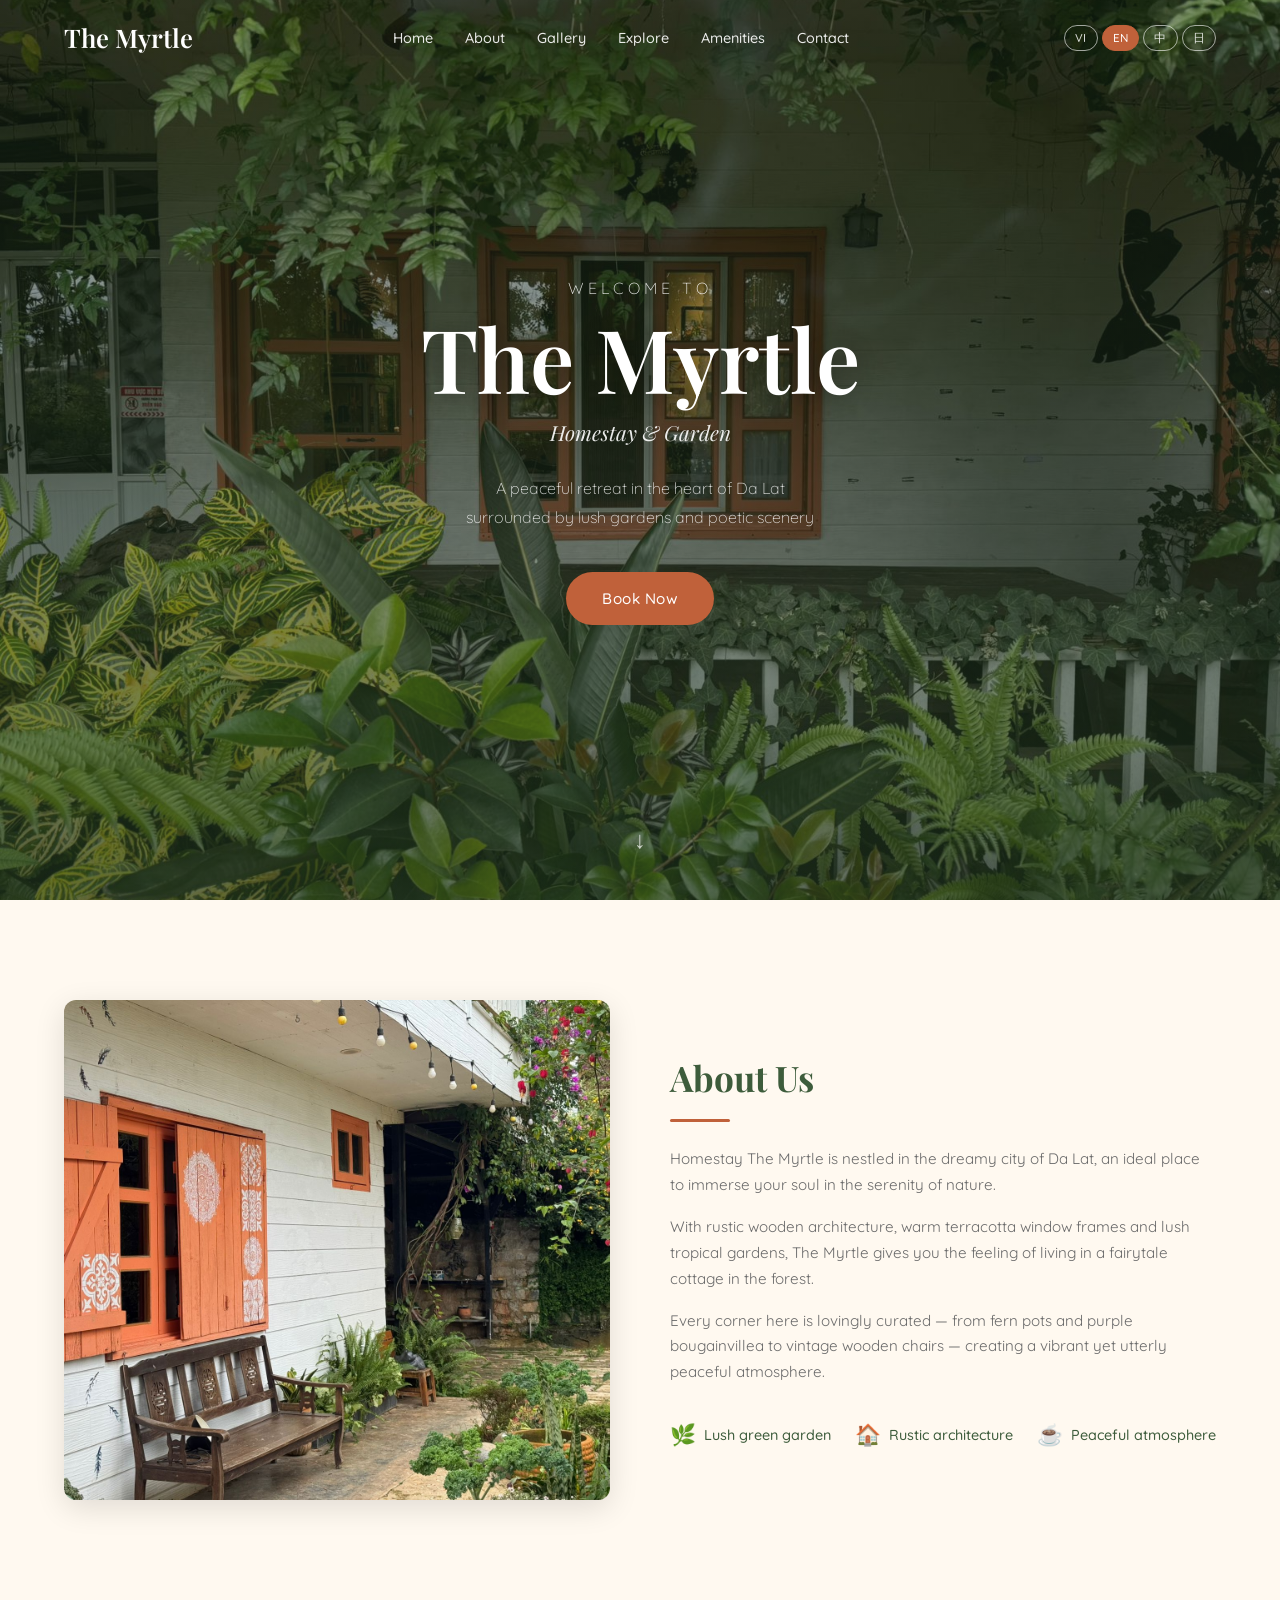
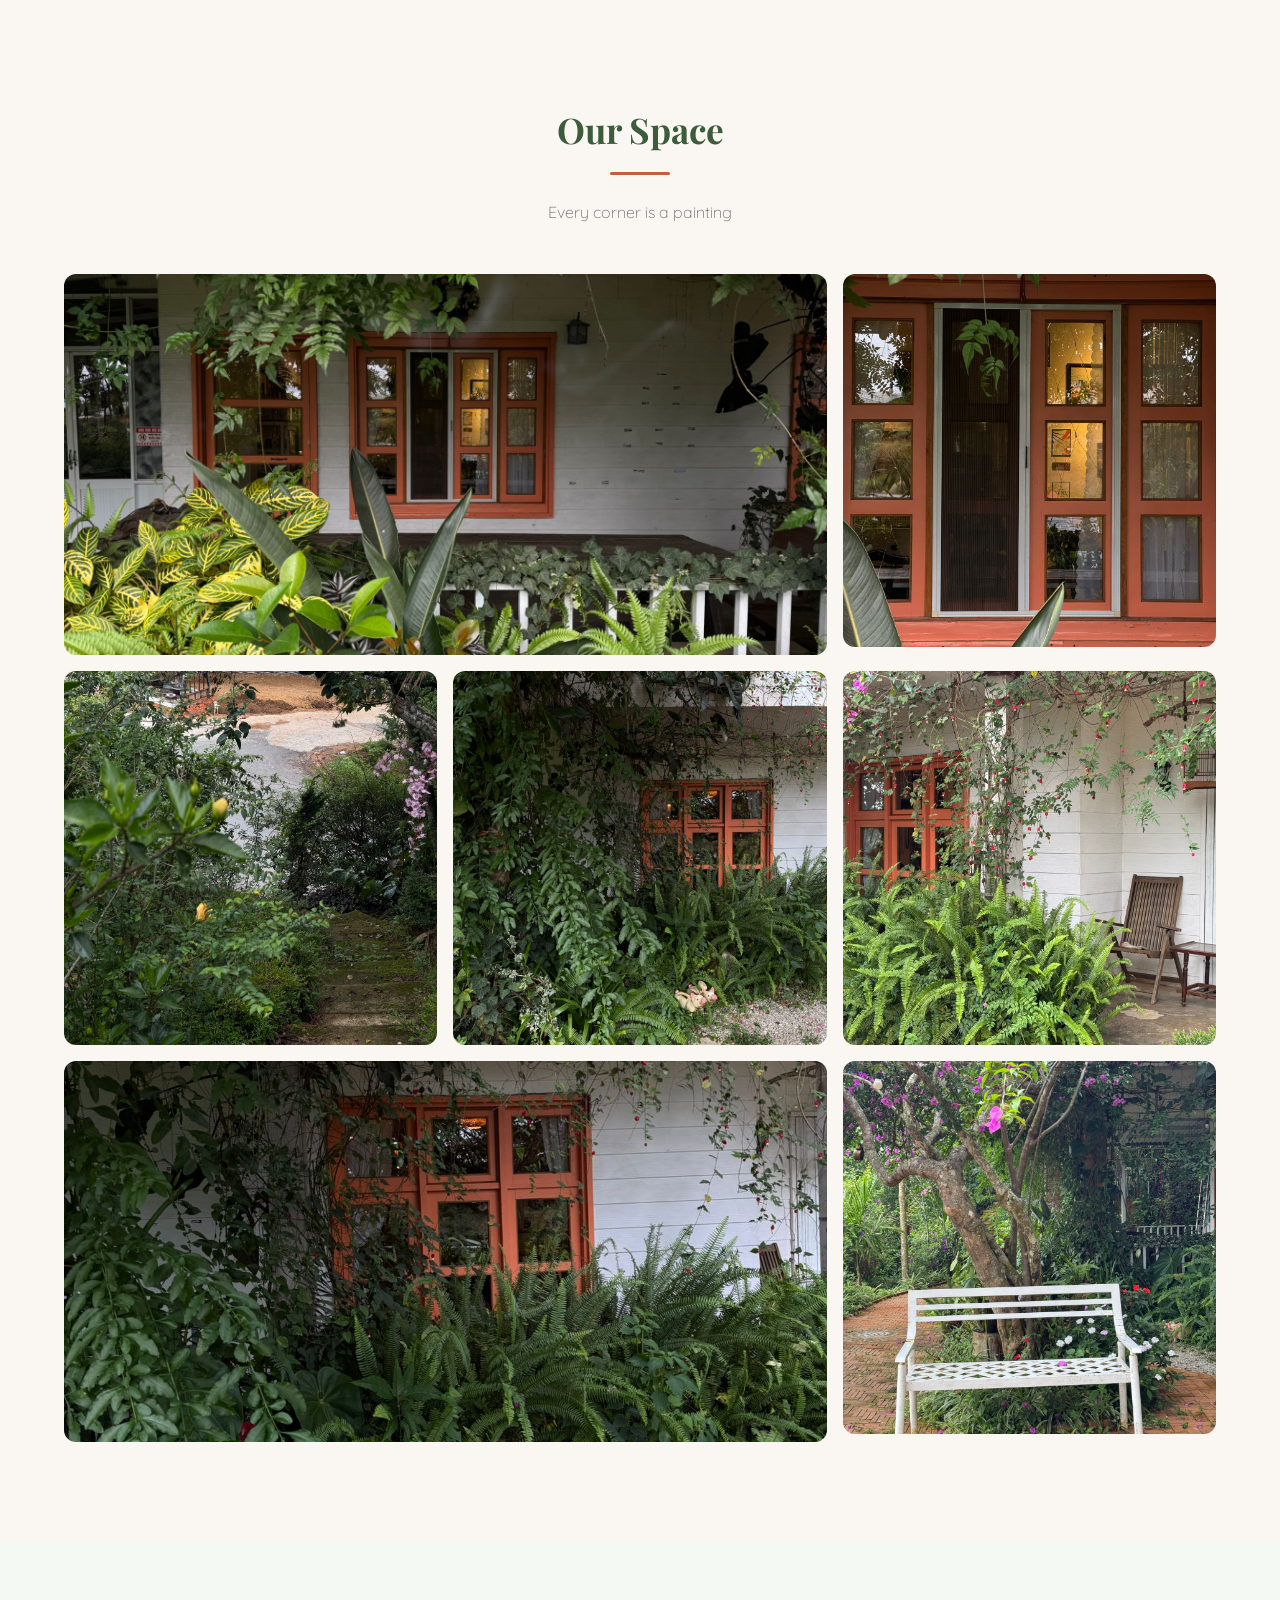
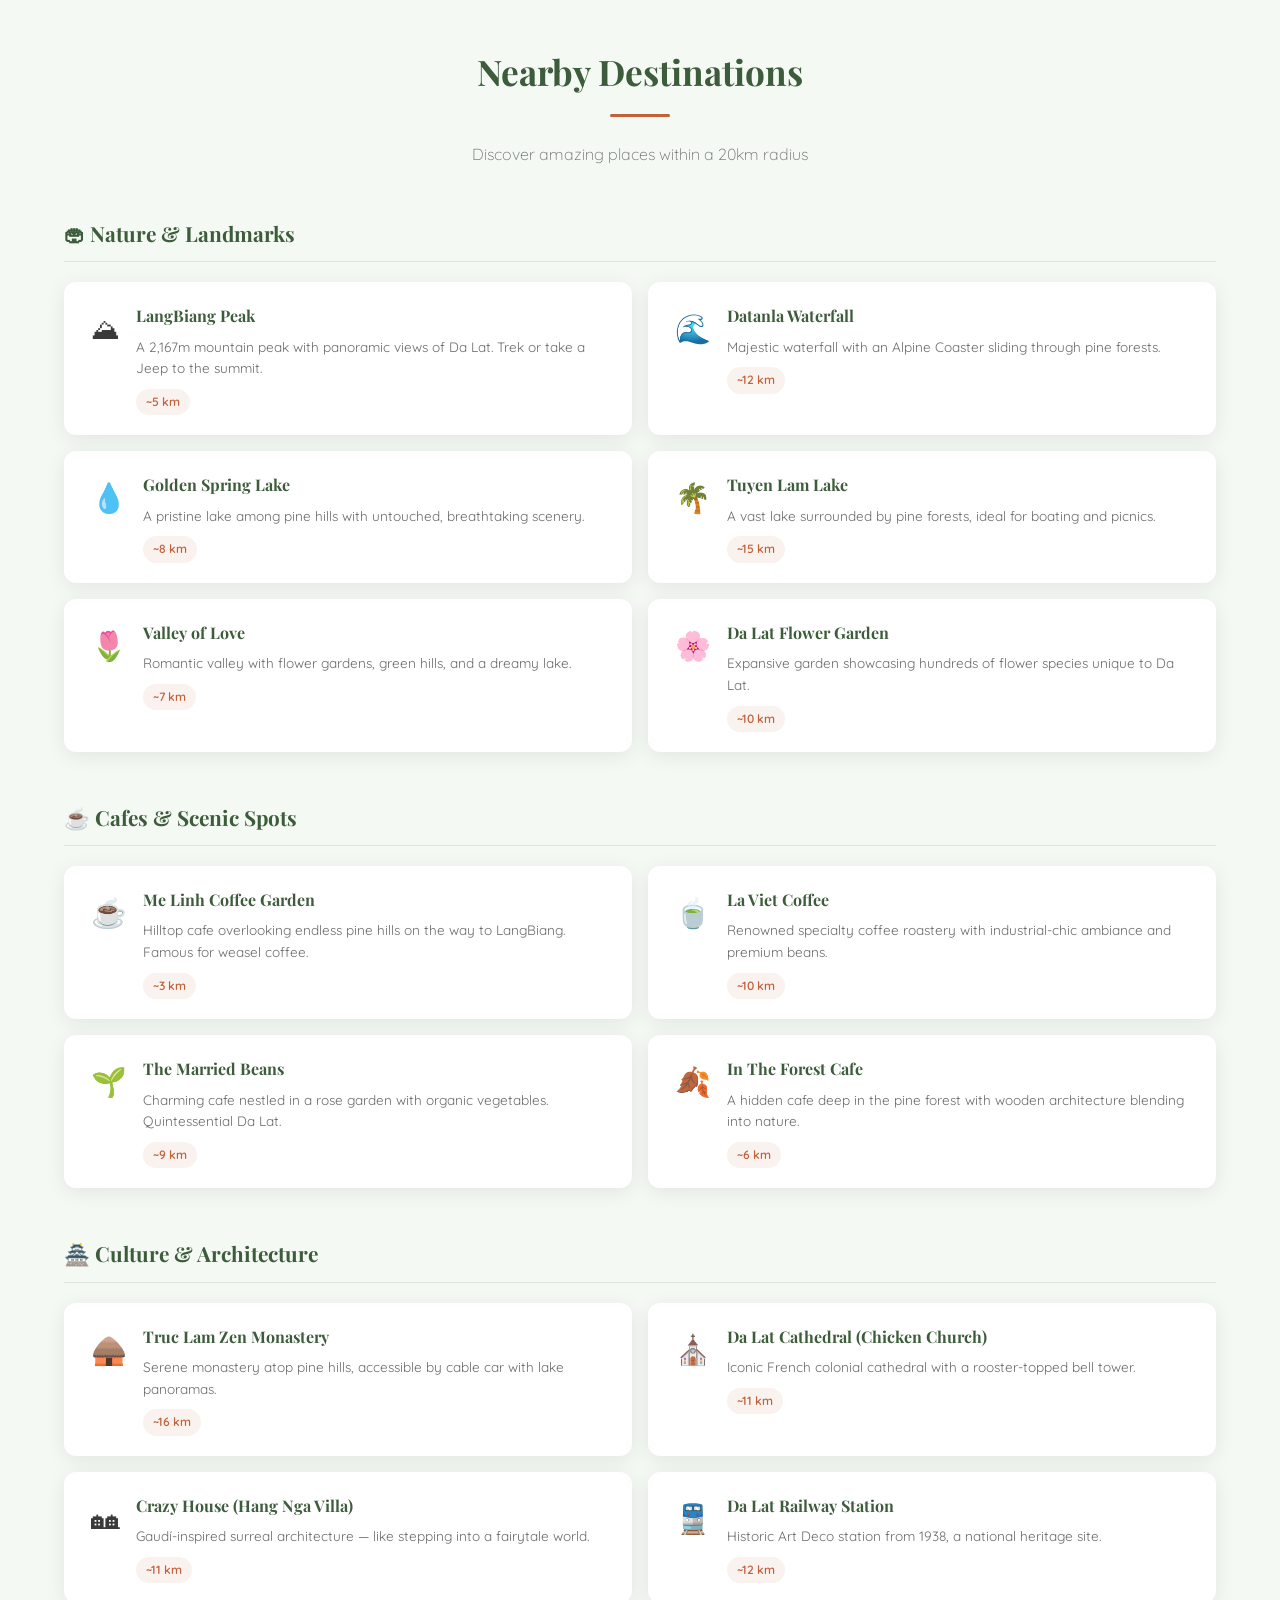
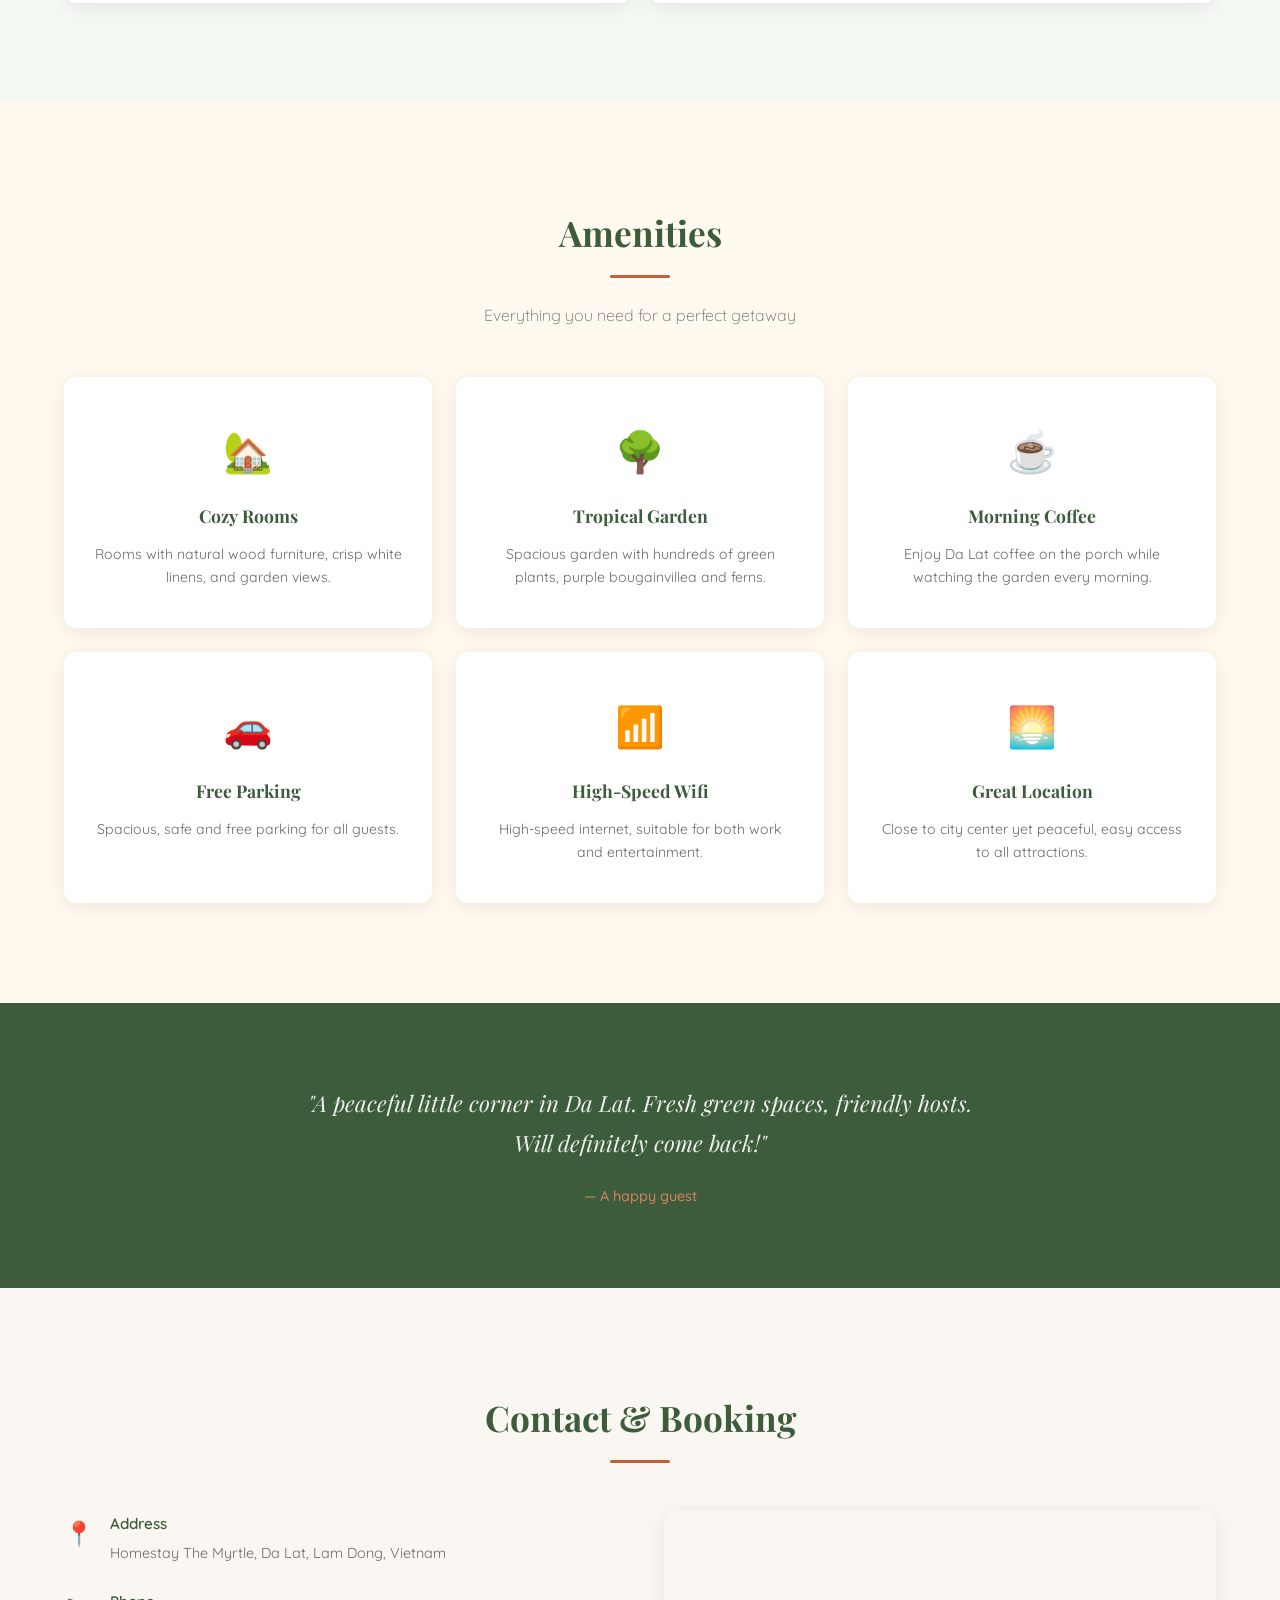
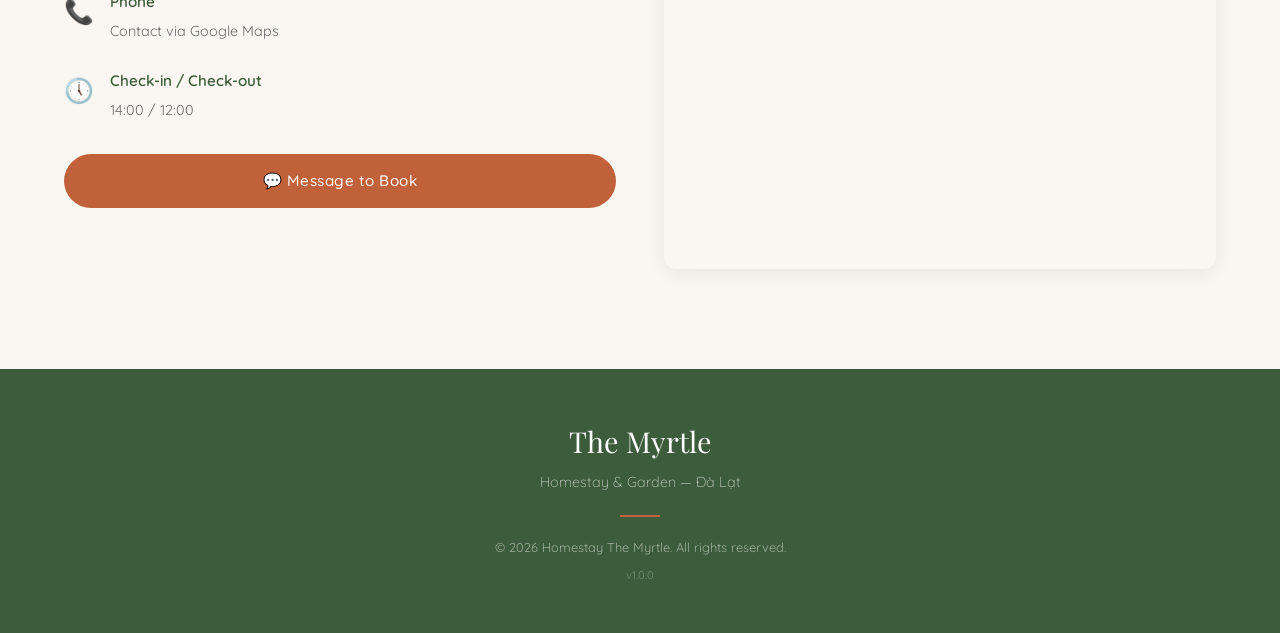
==== commit c3f2bb1b: "Update Facebook link to themyrtlehome page" ====
--- a/index.html
+++ b/index.html
@@ -377,7 +377,7 @@
                             <p>14:00 / 12:00</p>
                         </div>
                     </div>
-                    <a href="https://www.facebook.com/share/1B8bnZVaJ5/?mibextid=wwXIfr" target="_blank" rel="noopener noreferrer" class="btn-primary btn-map" data-i18n="contact.booking_btn">&#128172; Nhắn Tin Đặt Phòng</a>
+                    <a href="https://www.facebook.com/themyrtlehome" target="_blank" rel="noopener noreferrer" class="btn-primary btn-map" data-i18n="contact.booking_btn">&#128172; Nhắn Tin Đặt Phòng</a>
                 </div>
                 <div class="contact-map">
                     <iframe
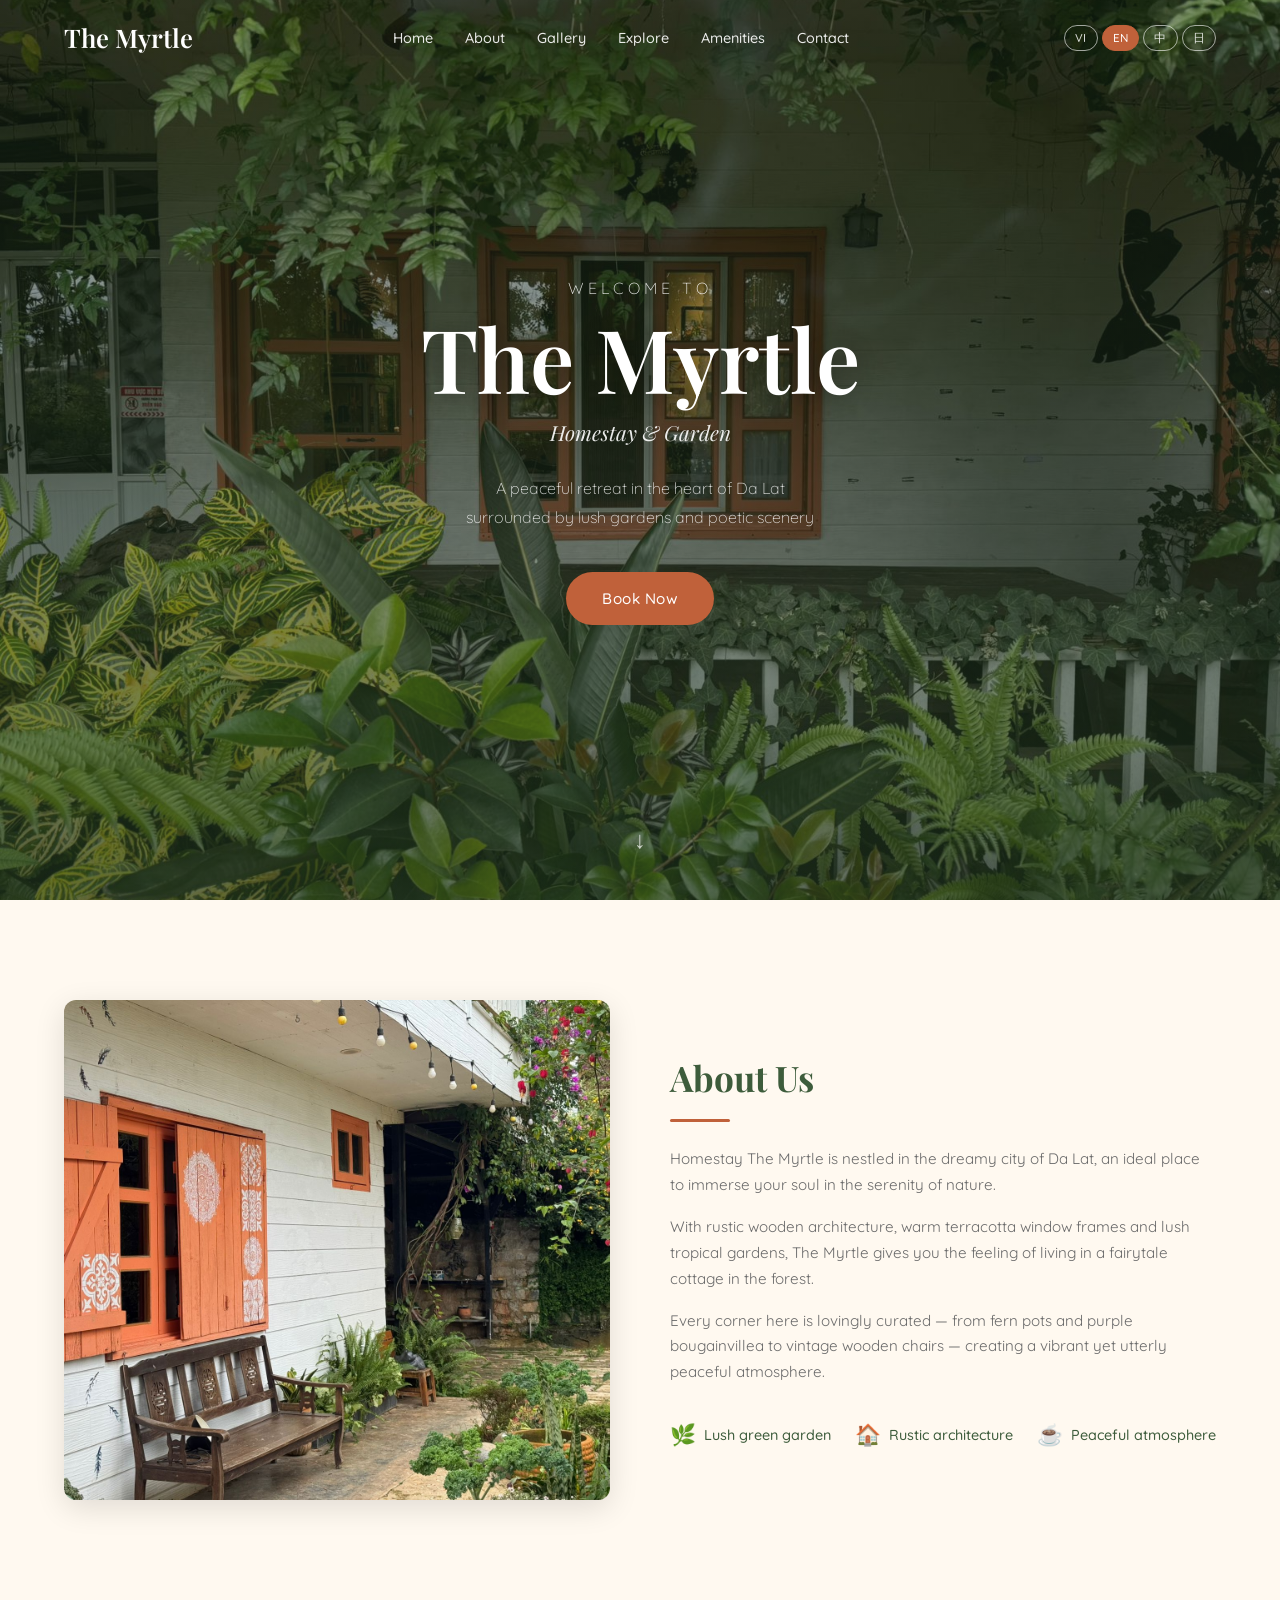
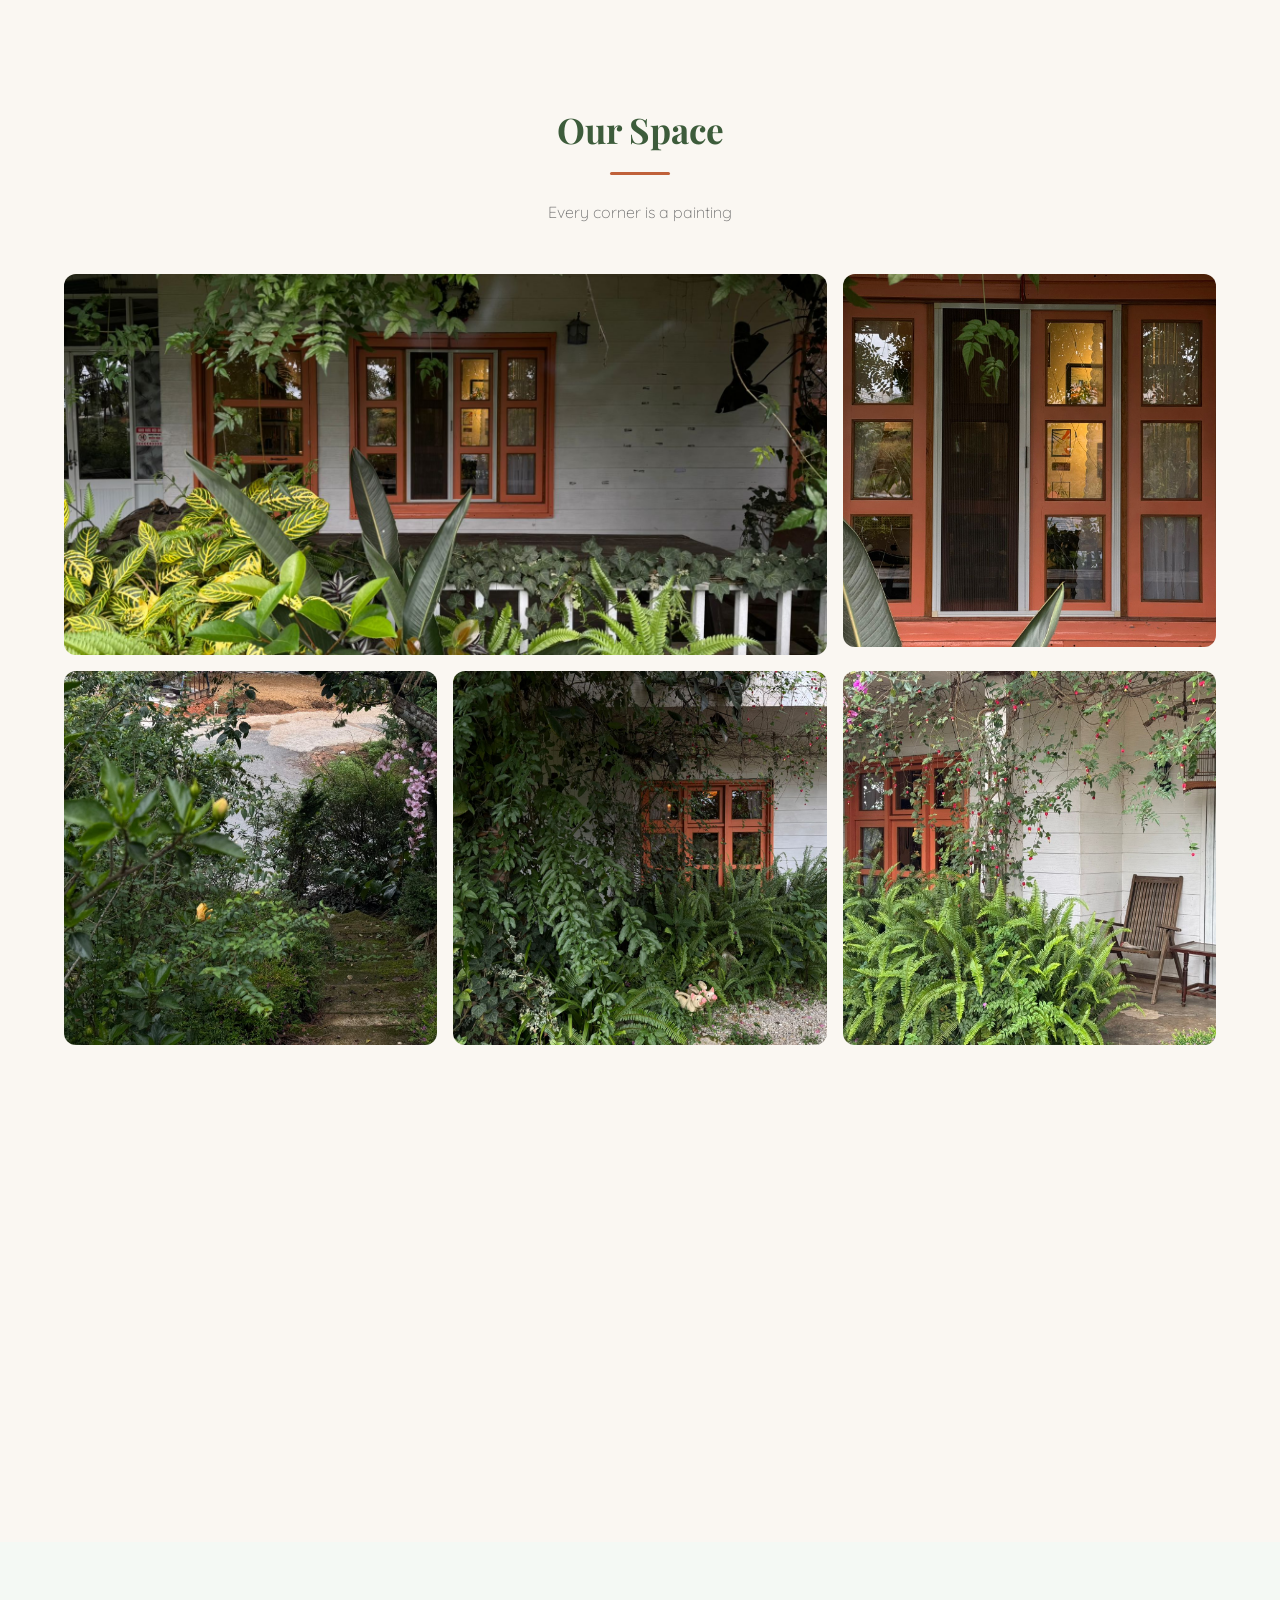
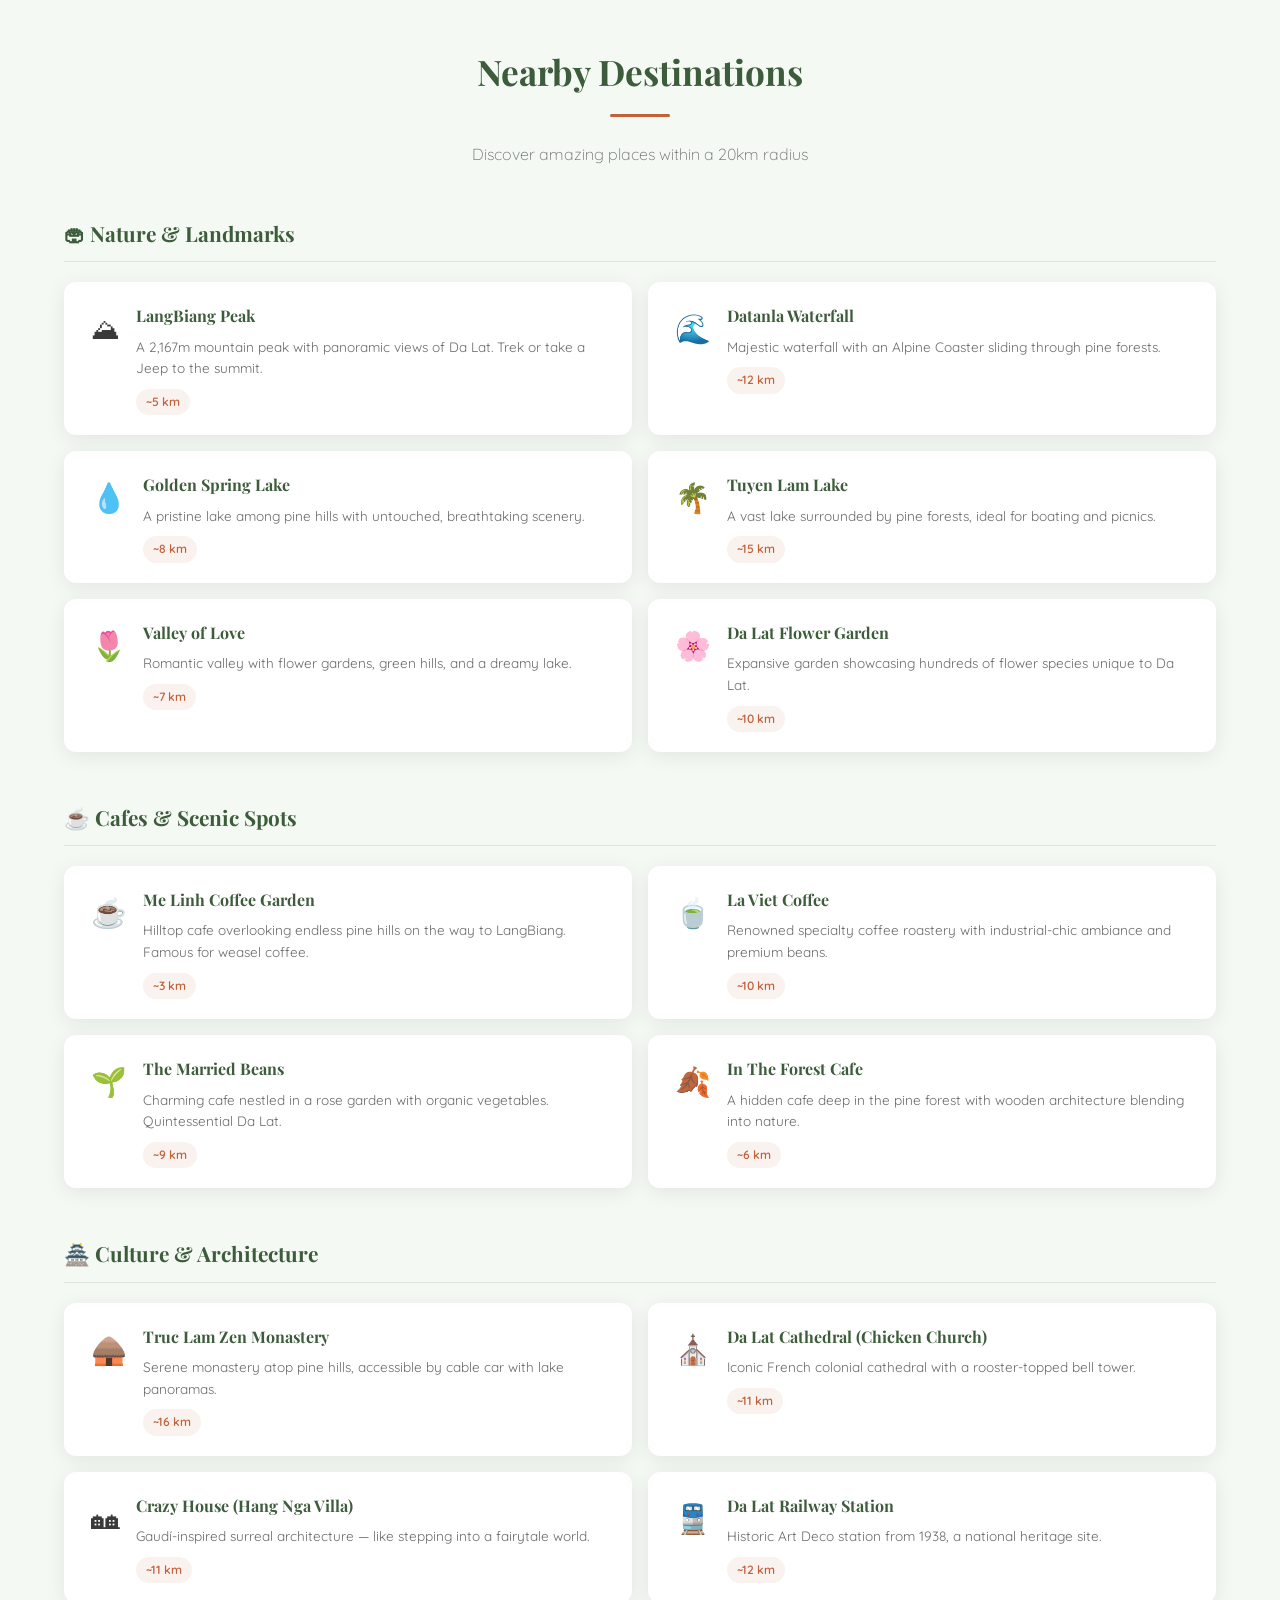
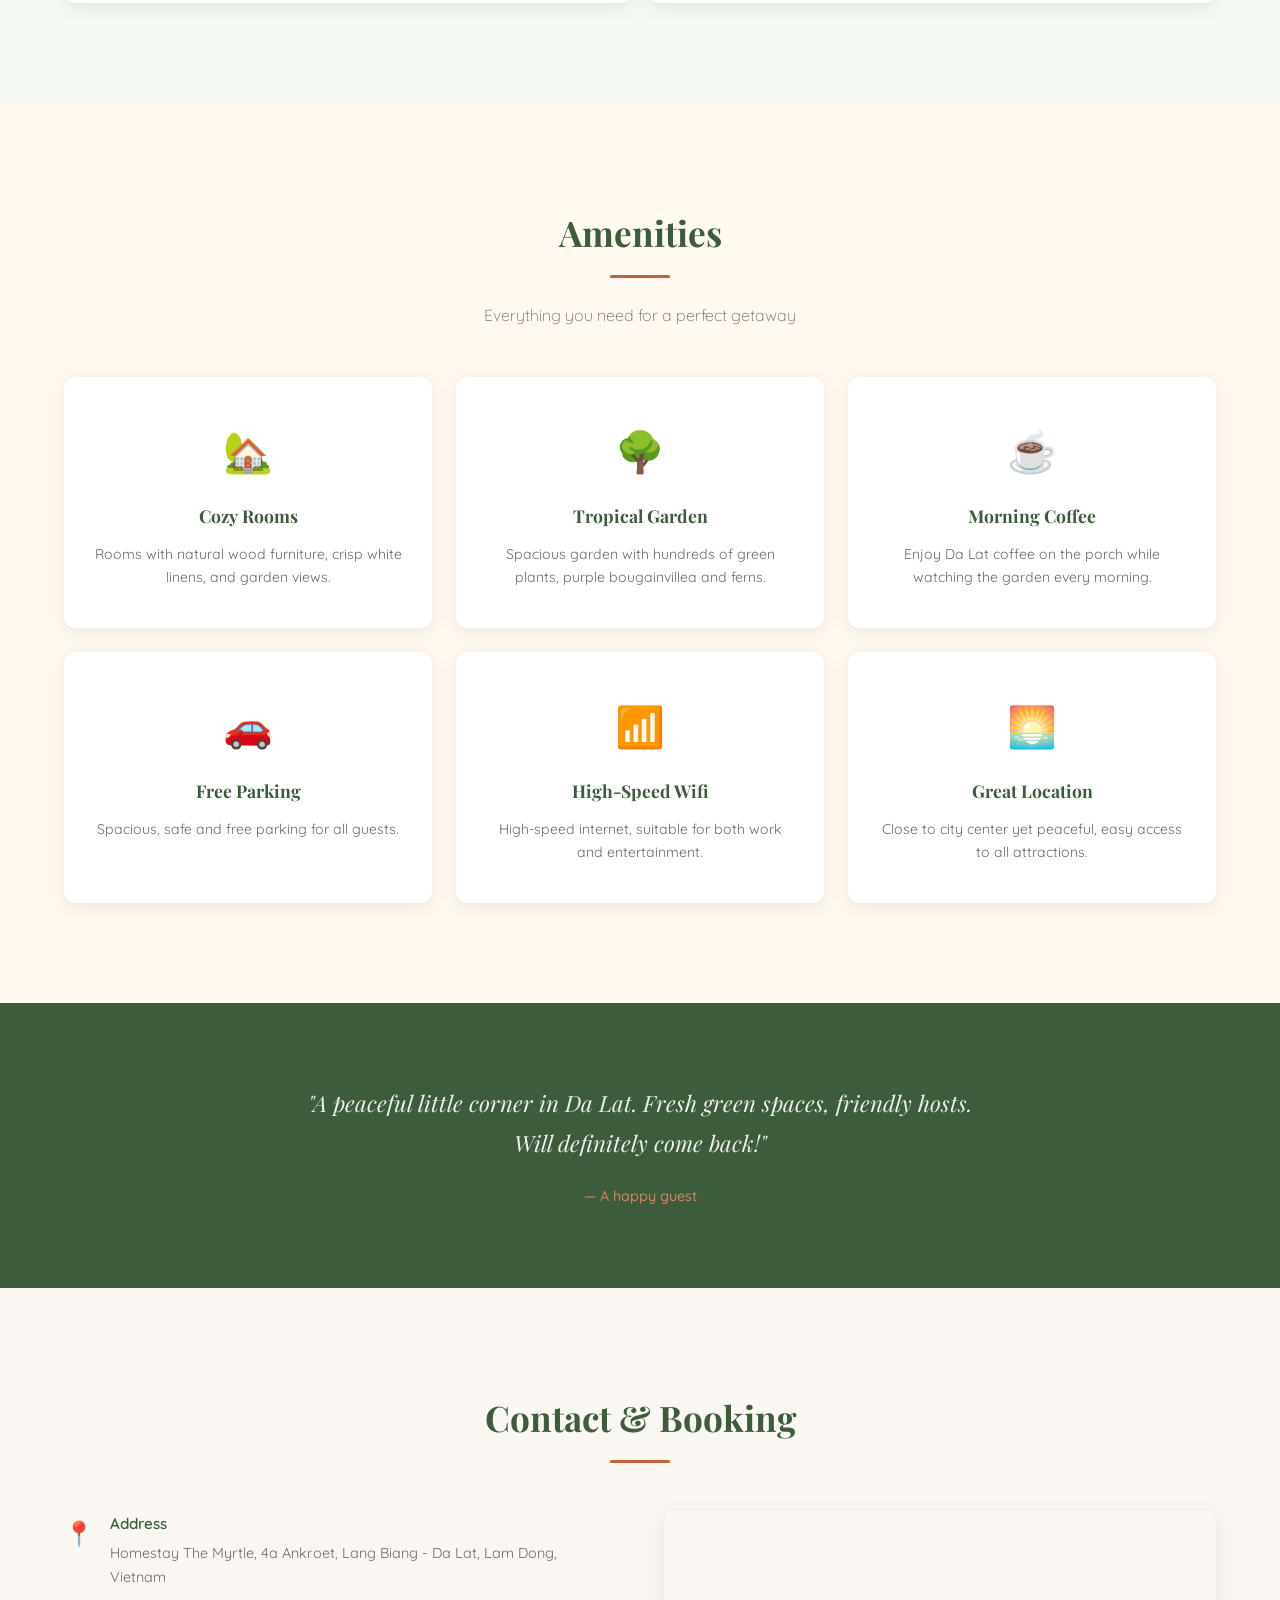
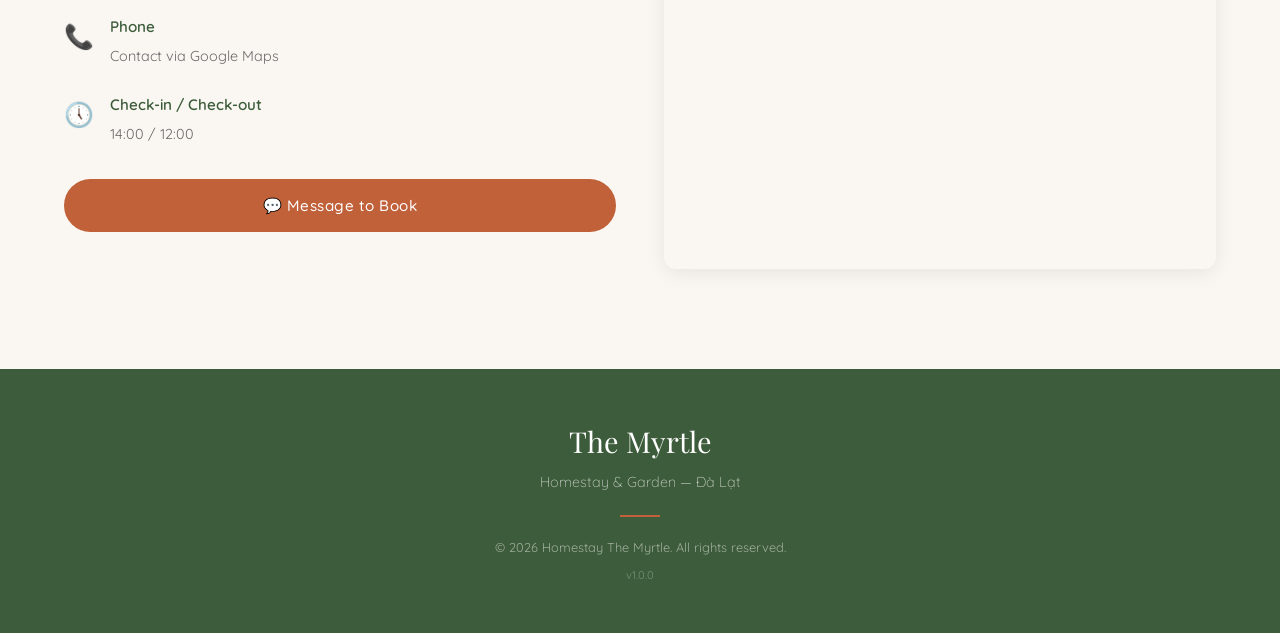
==== commit b76f3bac: "Update address to full: 4a Ankroet, Lang Biang - Da Lat" ====
--- a/index.html
+++ b/index.html
@@ -21,6 +21,8 @@
     <meta name="twitter:title" content="Homestay The Myrtle - Đà Lạt">
     <meta name="twitter:description" content="Nơi nghỉ dưỡng yên bình giữa lòng Đà Lạt, bao quanh bởi vườn cây xanh mát và hoa lá thơ mộng.">
     <meta name="twitter:image" content="images/og-image.jpg">
+
+    <link rel="icon" type="image/png" href="favicon.png">
 
     <link rel="preconnect" href="https://fonts.googleapis.com">
     <link rel="preconnect" href="https://fonts.gstatic.com" crossorigin>
@@ -360,7 +362,7 @@
                         <span class="contact-icon">&#128205;</span>
                         <div>
                             <h4 data-i18n="contact.address.label">Địa chỉ</h4>
-                            <p data-i18n="contact.address.value">Homestay The Myrtle, Đà Lạt, Lâm Đồng</p>
+                            <p data-i18n="contact.address.value">Homestay The Myrtle, 4a Ankroet, Lang Biang - Đà Lạt, Lâm Đồng, Vietnam</p>
                         </div>
                     </div>
                     <div class="contact-item">
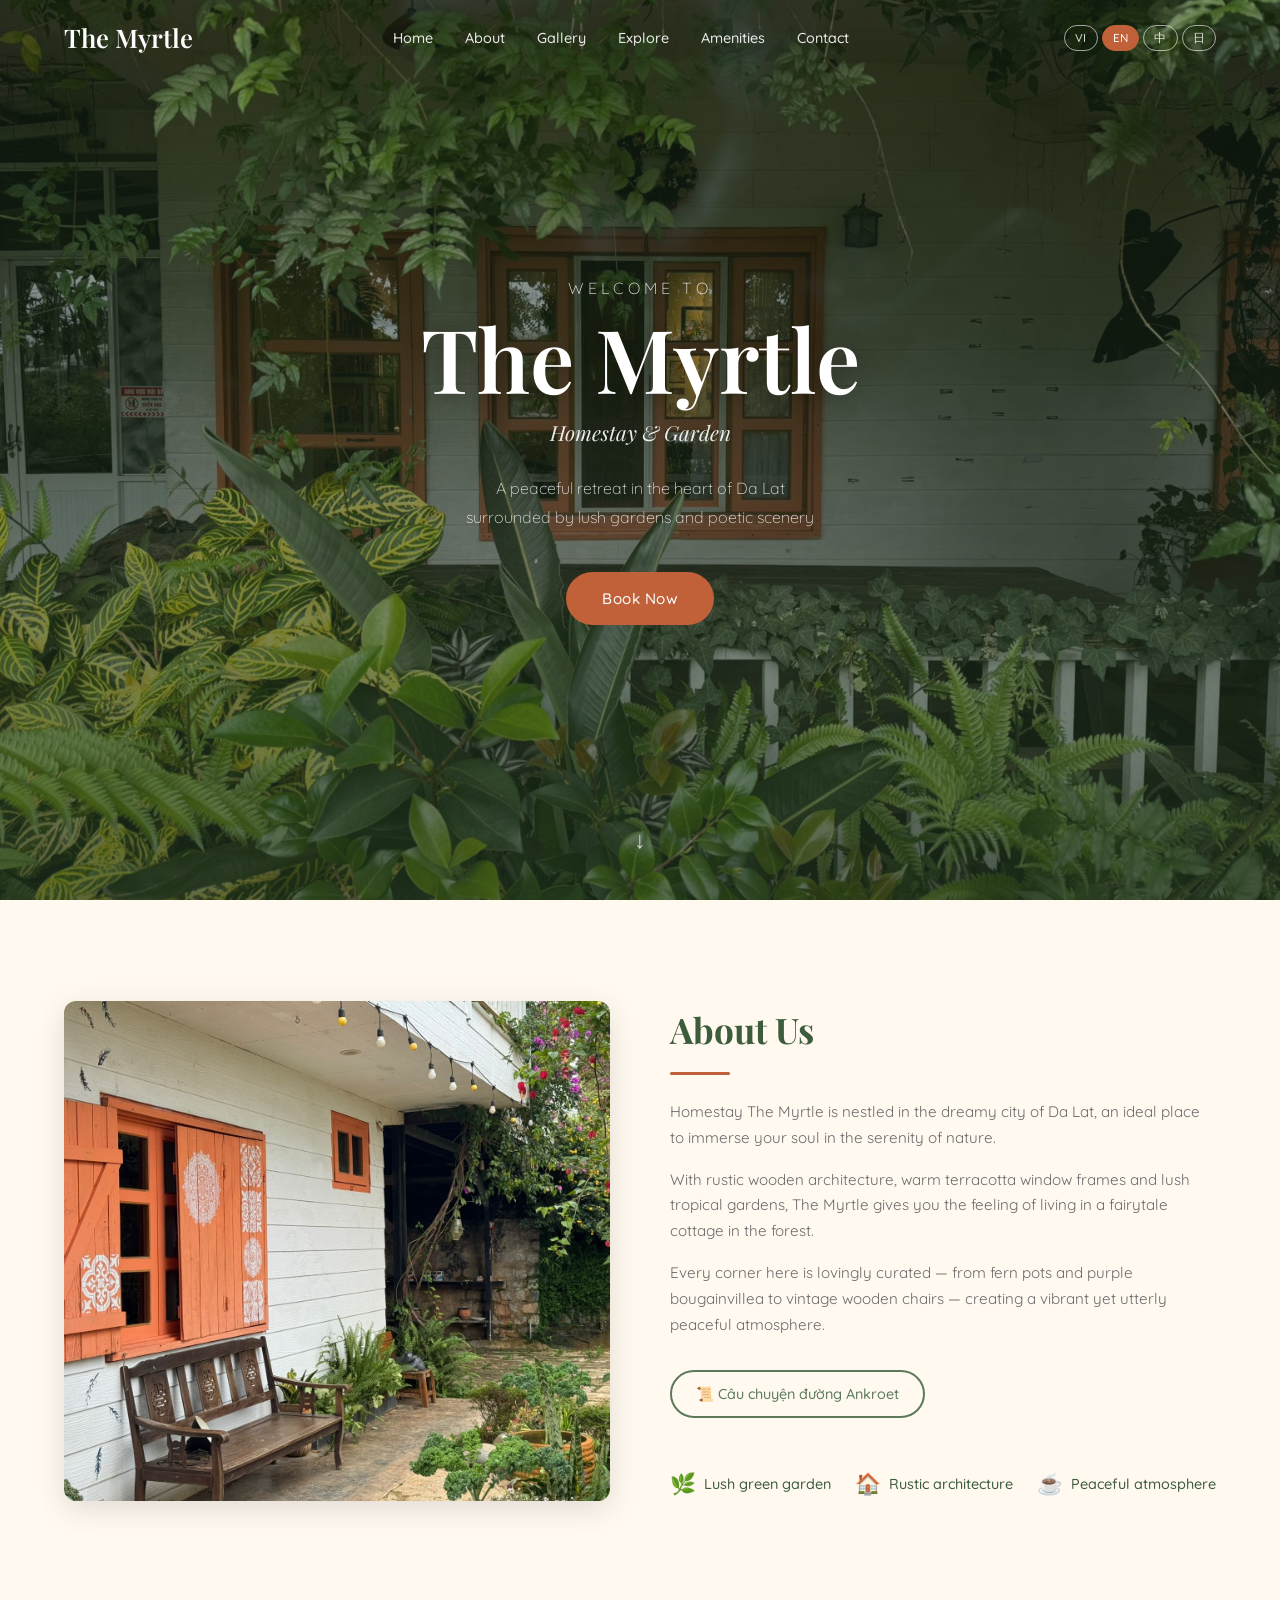
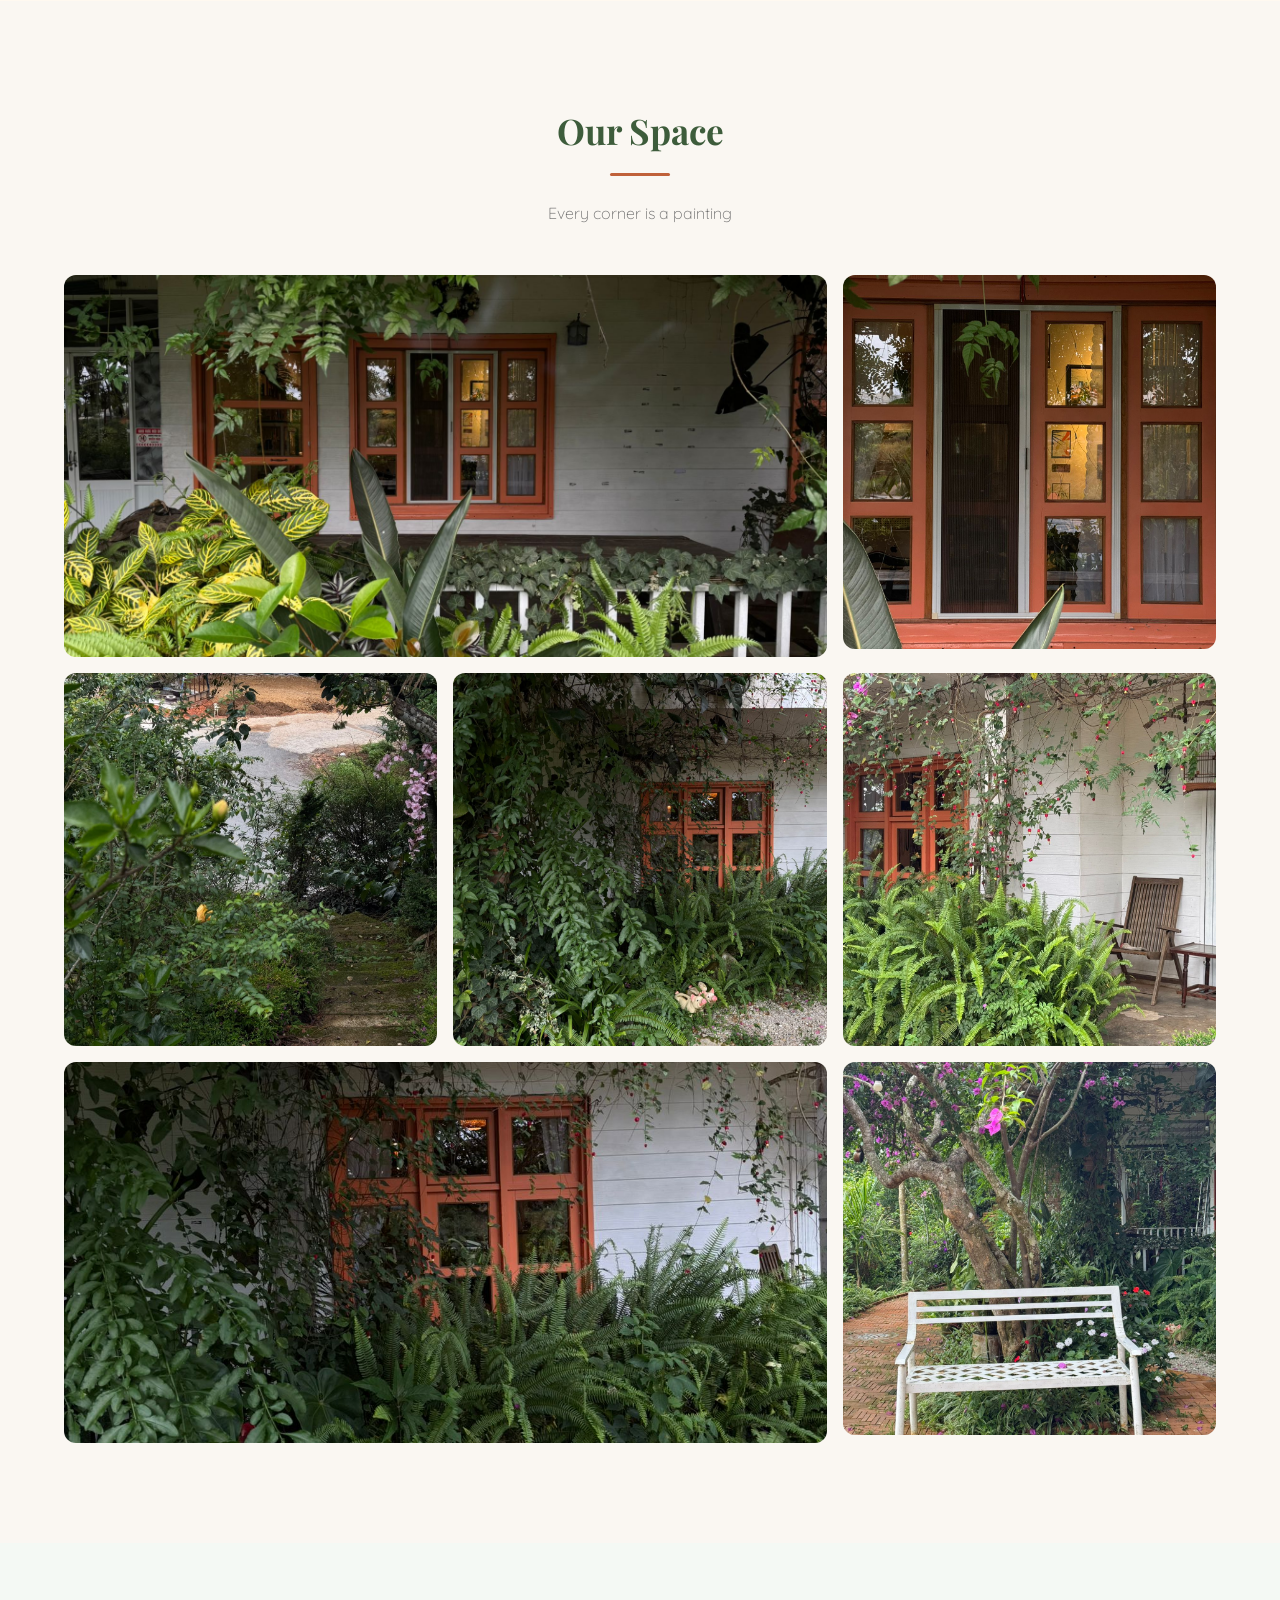
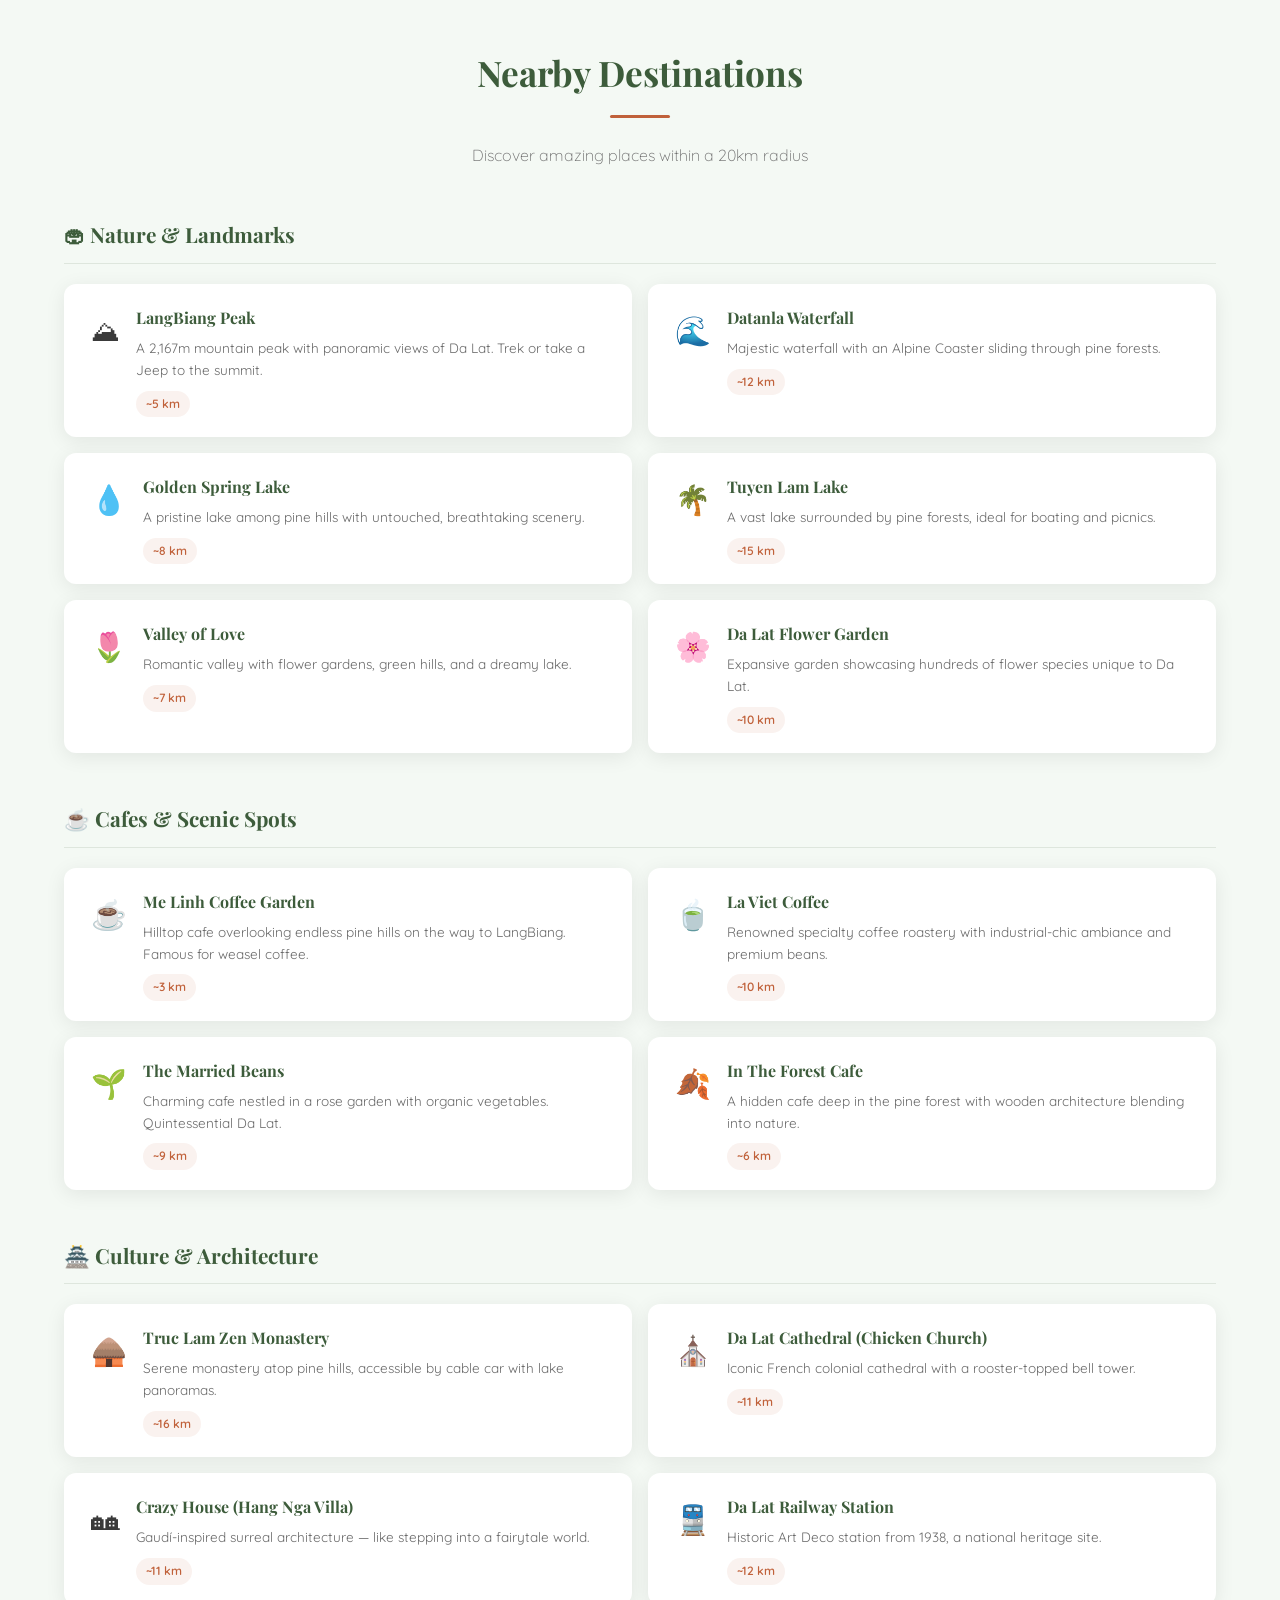
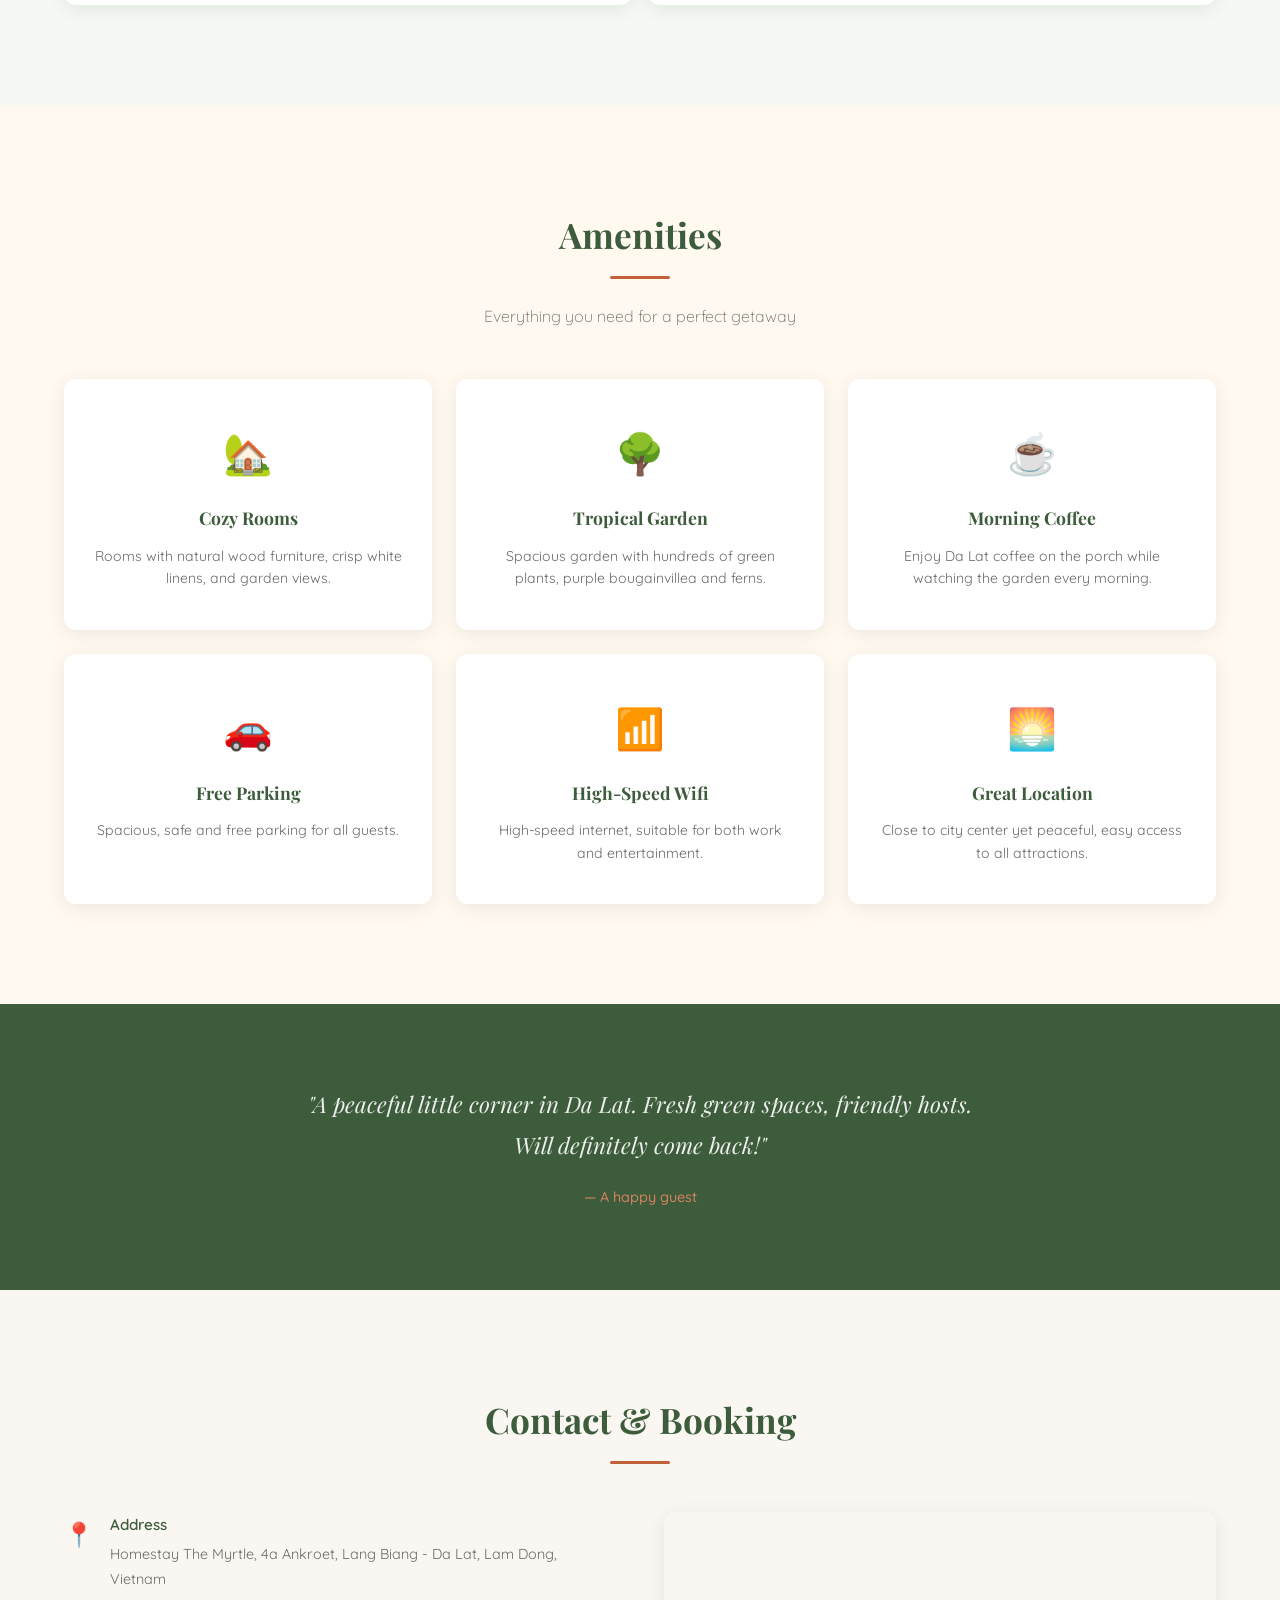
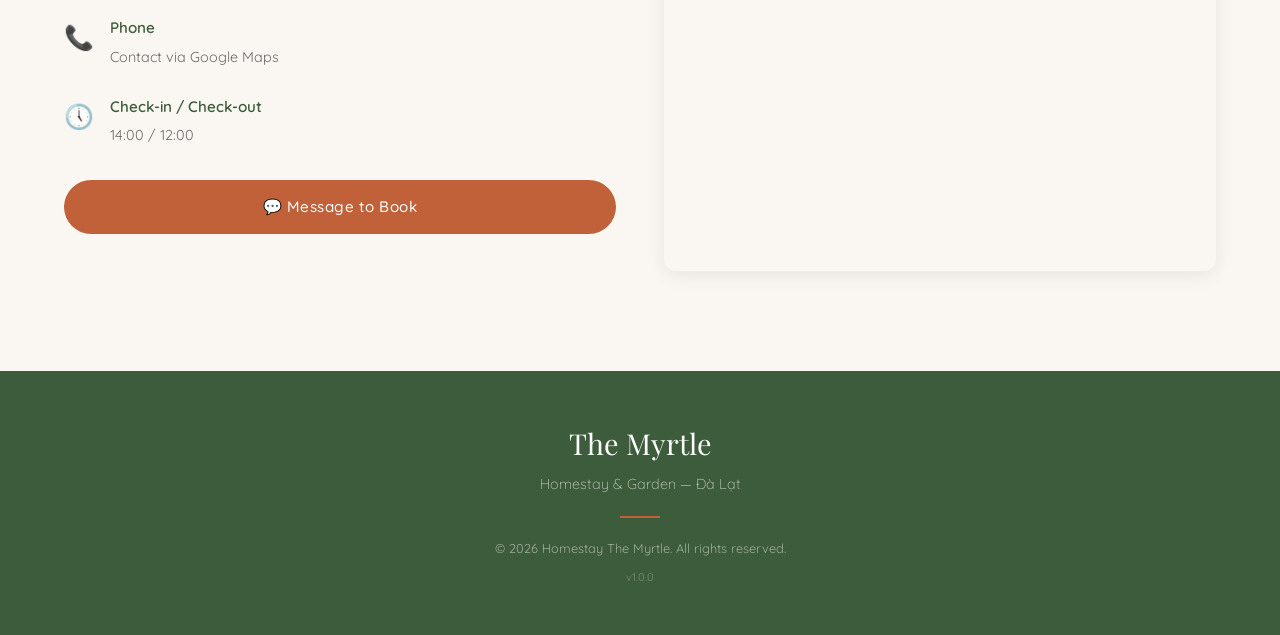
==== commit 42a33ee9: "Add Ankroet history page - story of the road name" ====
--- a/index.html
+++ b/index.html
@@ -84,6 +84,7 @@
                     <p data-i18n="about.p1">Homestay The Myrtle tọa lạc tại thành phố Đà Lạt thơ mộng, là nơi lý tưởng để bạn tâm hồn hòa mình vào thiên nhiên yên bình.</p>
                     <p data-i18n="about.p2">Với kiến trúc gỗ mộc mạc, khung cửa sổ màu đất ấm áp cùng vườn cây nhiệt đới xanh mướt, The Myrtle mang đến cho bạn cảm giác như đang ở trong một ngôi nhà cổ tích giữa rừng.</p>
                     <p data-i18n="about.p3">Mỗi góc nhỏ tại đây đều được chăm chút từ từng chậu dương xỉ, những giàn hoa giấy tím đến những chiếc ghế gỗ vintage — tất cả tạo nên một không gian sống động nhưng vẫn rất đỗi bình yên.</p>
+                    <a href="ankroet.html" class="btn-secondary">&#128220; Câu chuyện đường Ankroet</a>
                     <div class="about-features">
                         <div class="feature">
                             <span class="feature-icon">&#127807;</span>
--- a/style.css
+++ b/style.css
@@ -288,6 +288,26 @@
     box-shadow: 0 8px 25px rgba(192, 97, 58, 0.3);
 }
 
+.btn-secondary {
+    display: inline-block;
+    padding: 10px 24px;
+    background: transparent;
+    color: var(--color-primary);
+    font-family: var(--font-body);
+    font-size: 0.9rem;
+    font-weight: 500;
+    border: 2px solid var(--color-primary);
+    border-radius: 50px;
+    transition: var(--transition);
+    margin: 1rem 0;
+}
+
+.btn-secondary:hover {
+    background: var(--color-primary);
+    color: #fff;
+    transform: translateY(-2px);
+}
+
 .hero-scroll {
     position: absolute;
     bottom: 40px;
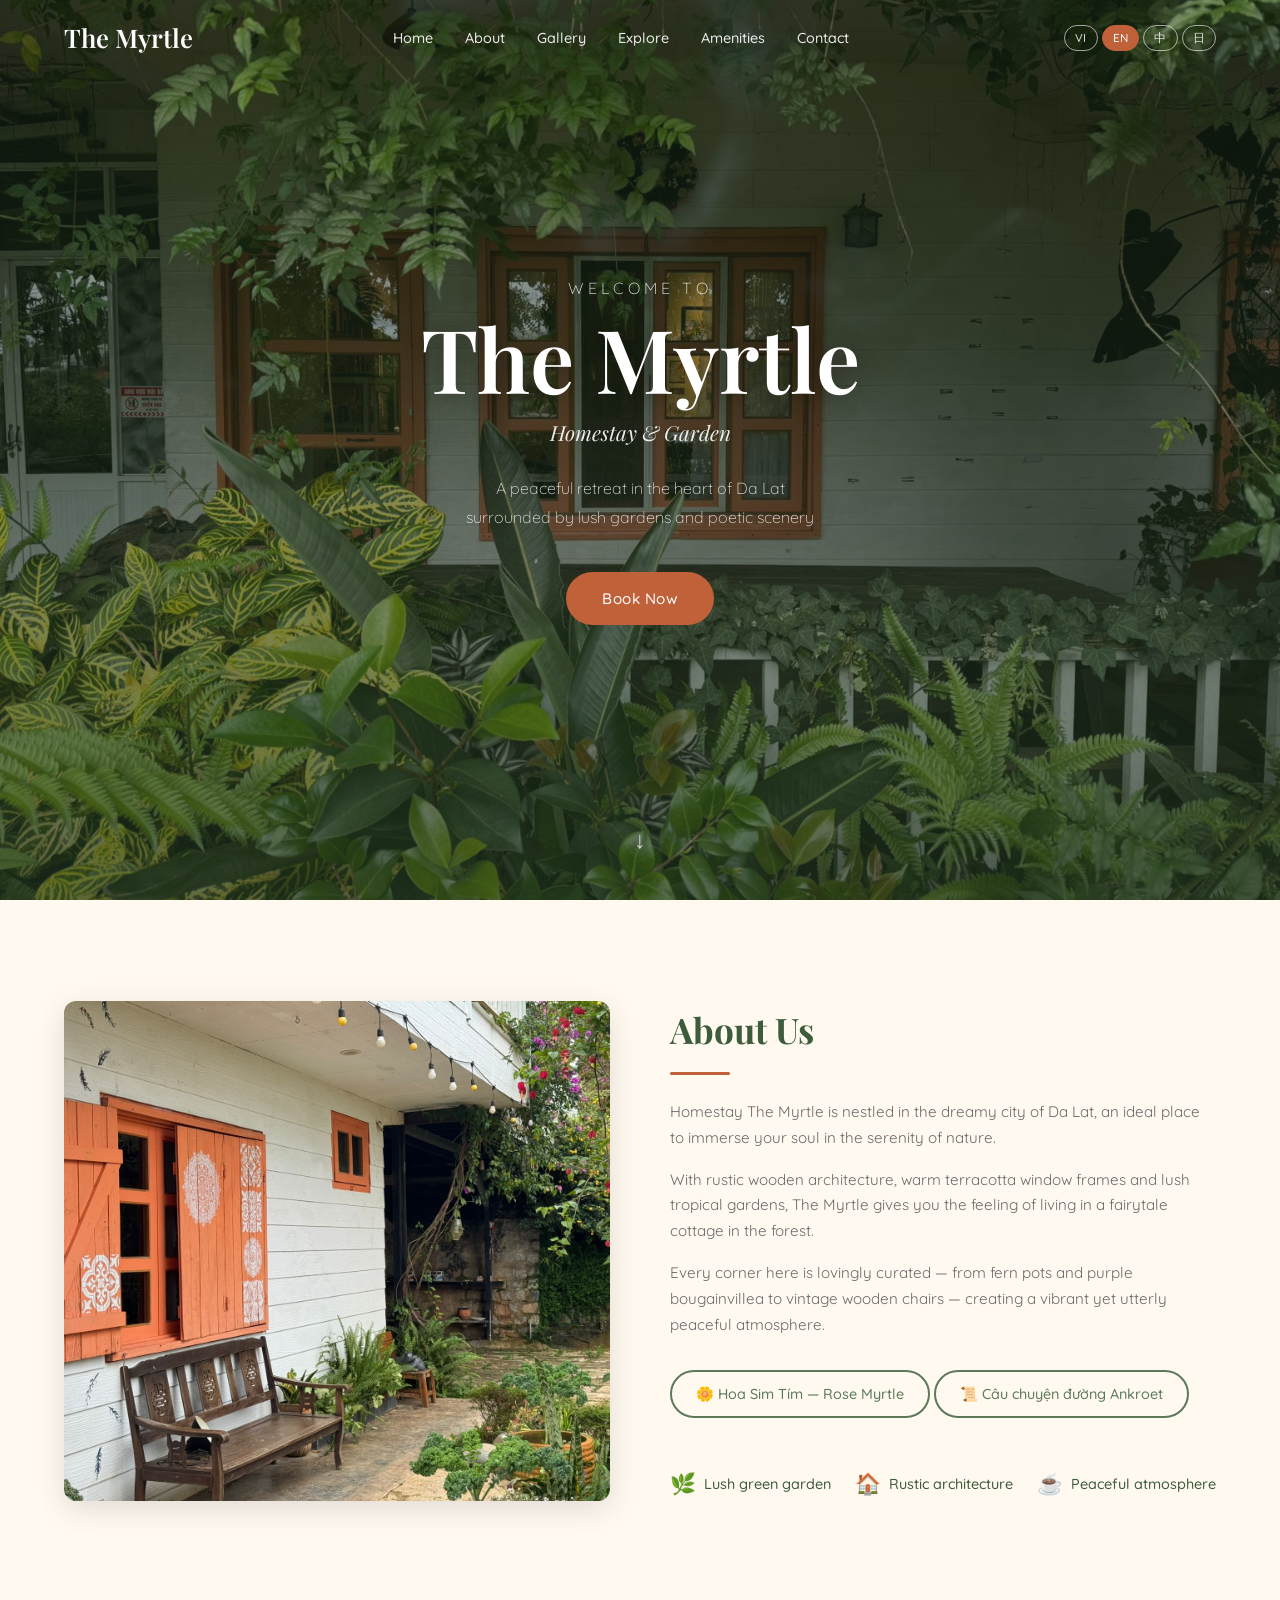
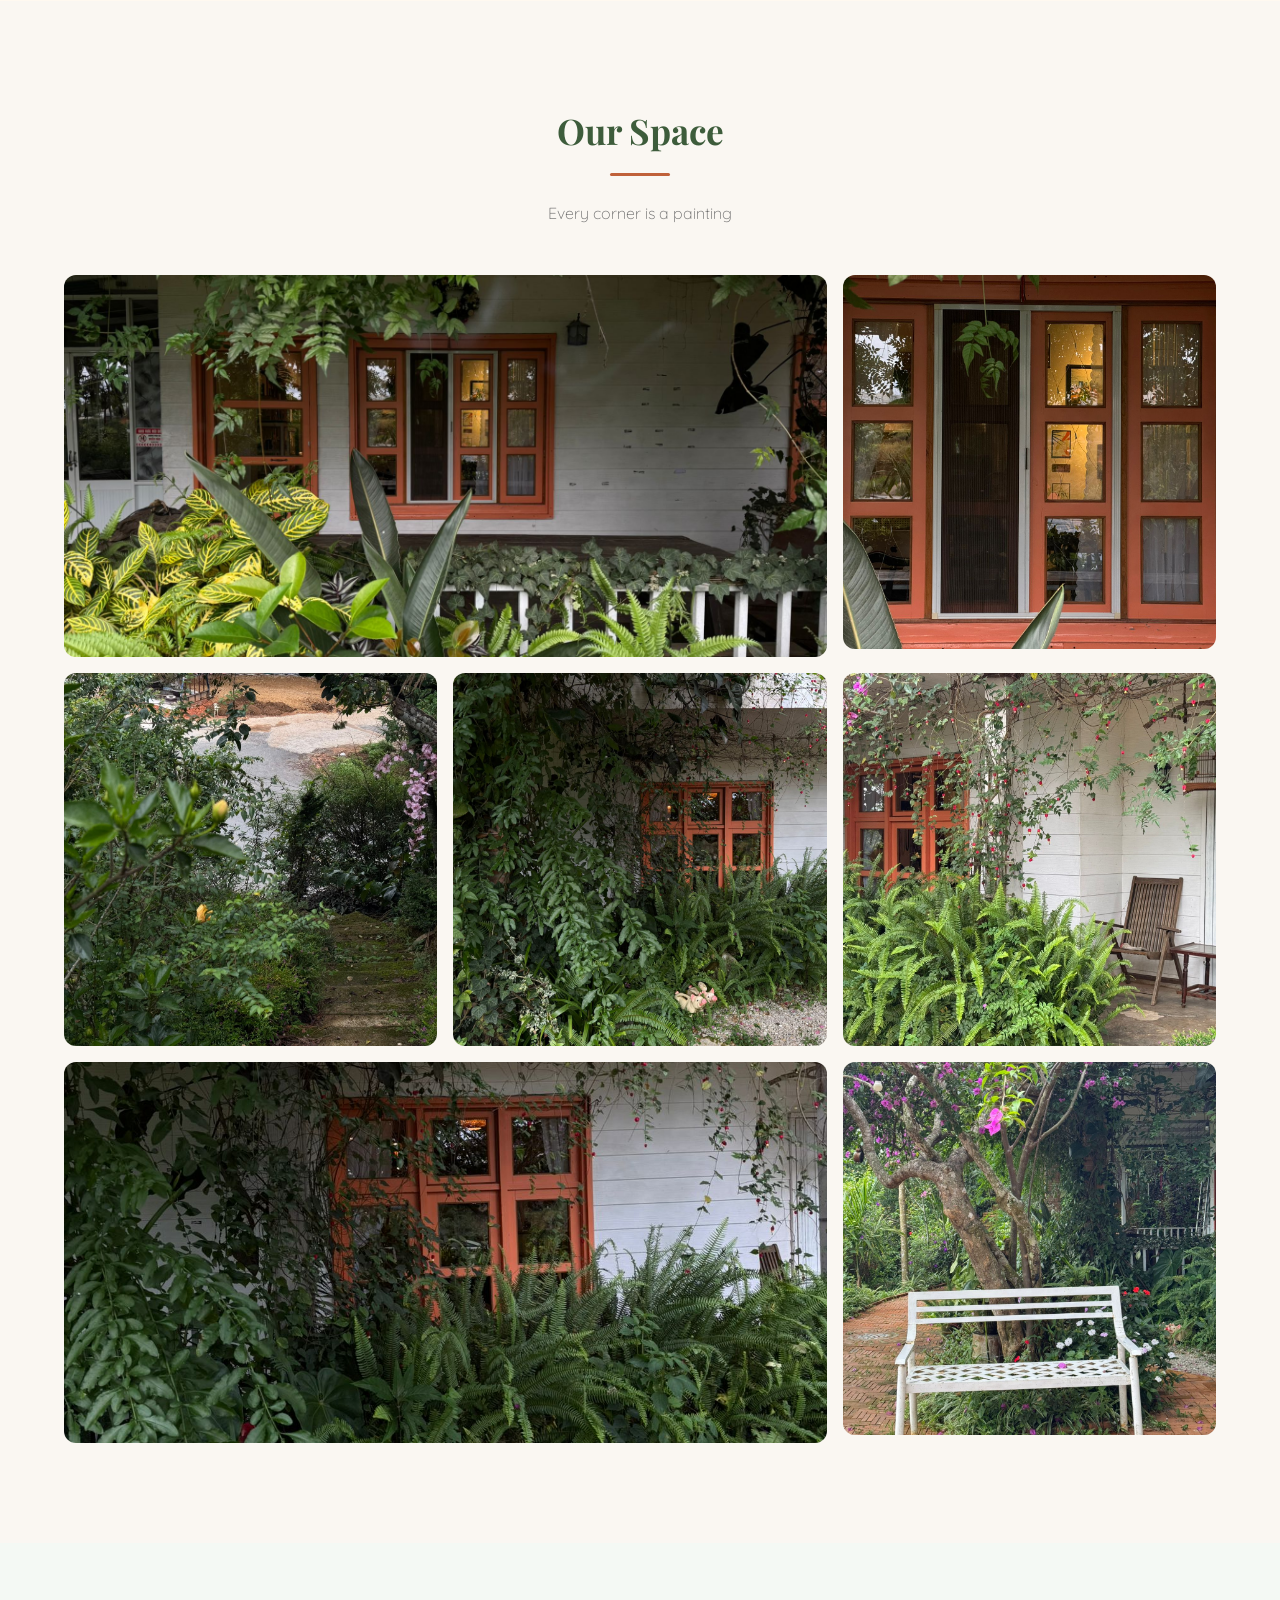
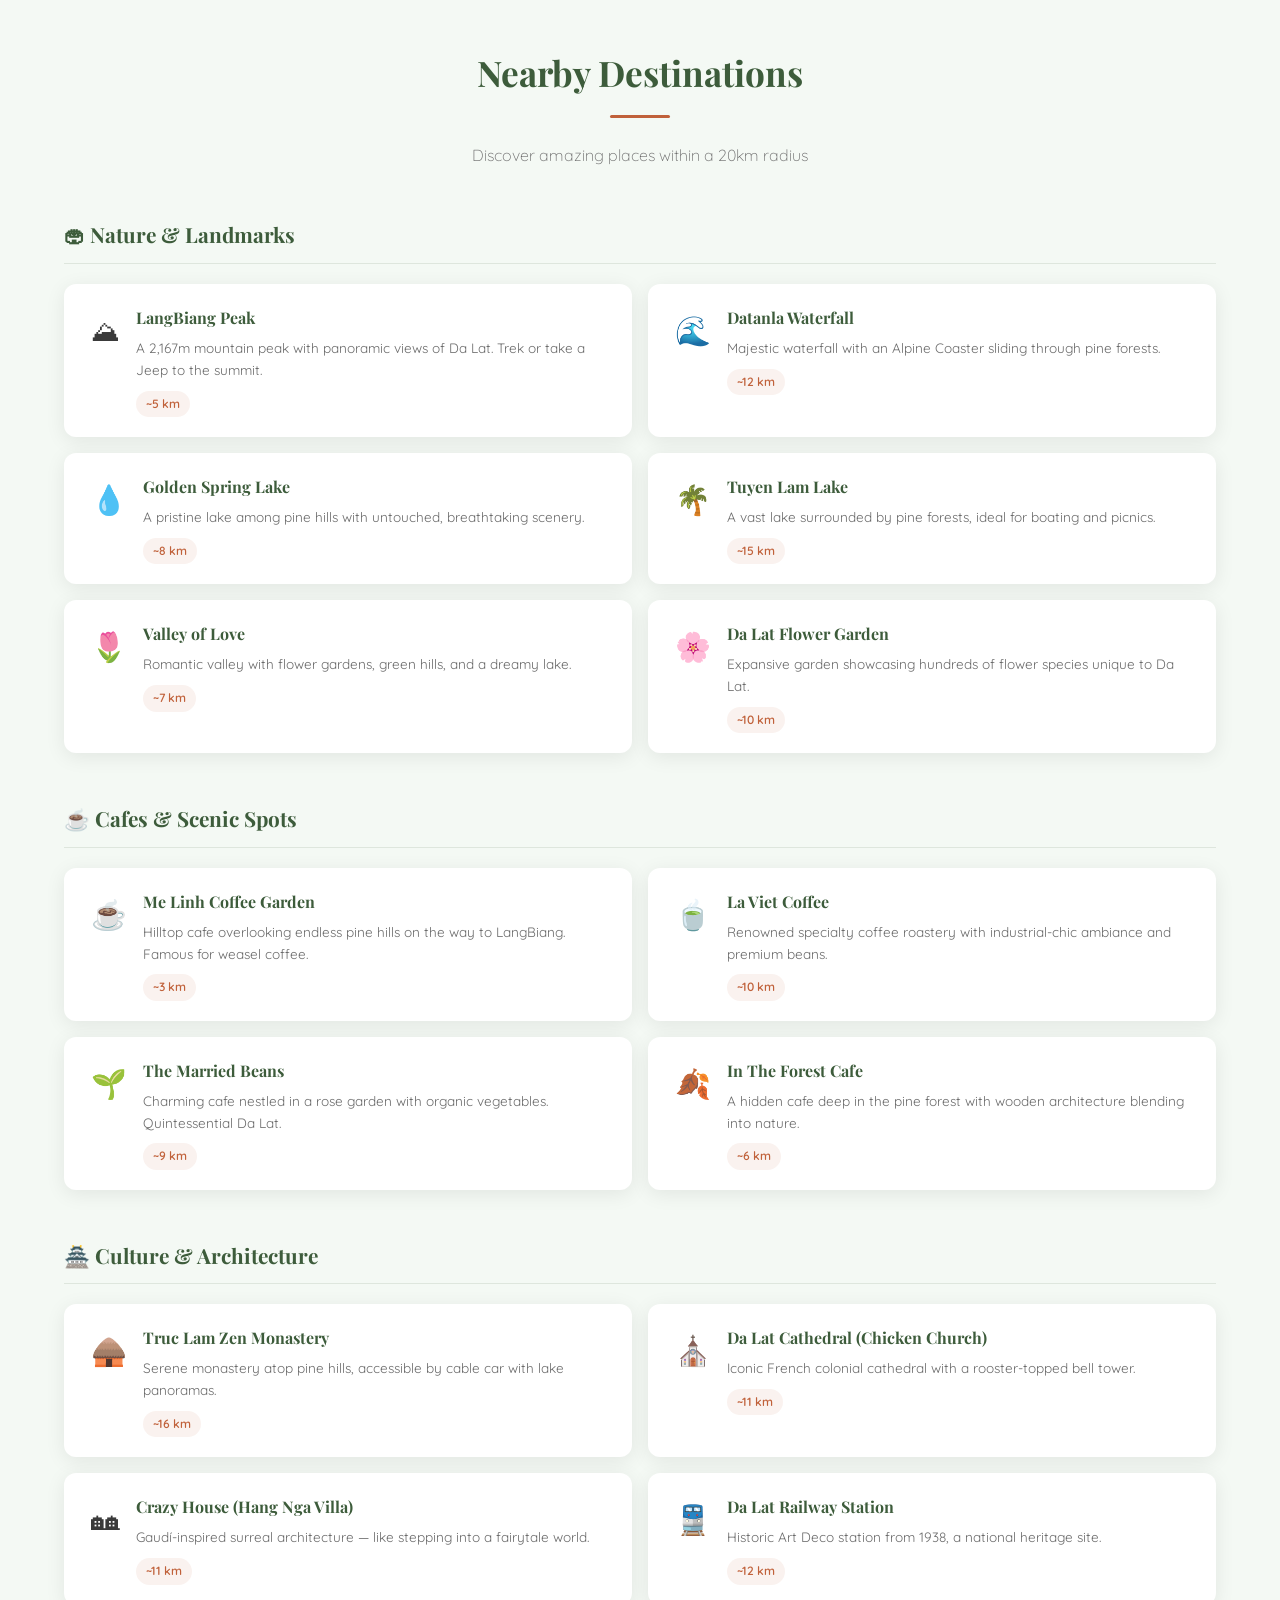
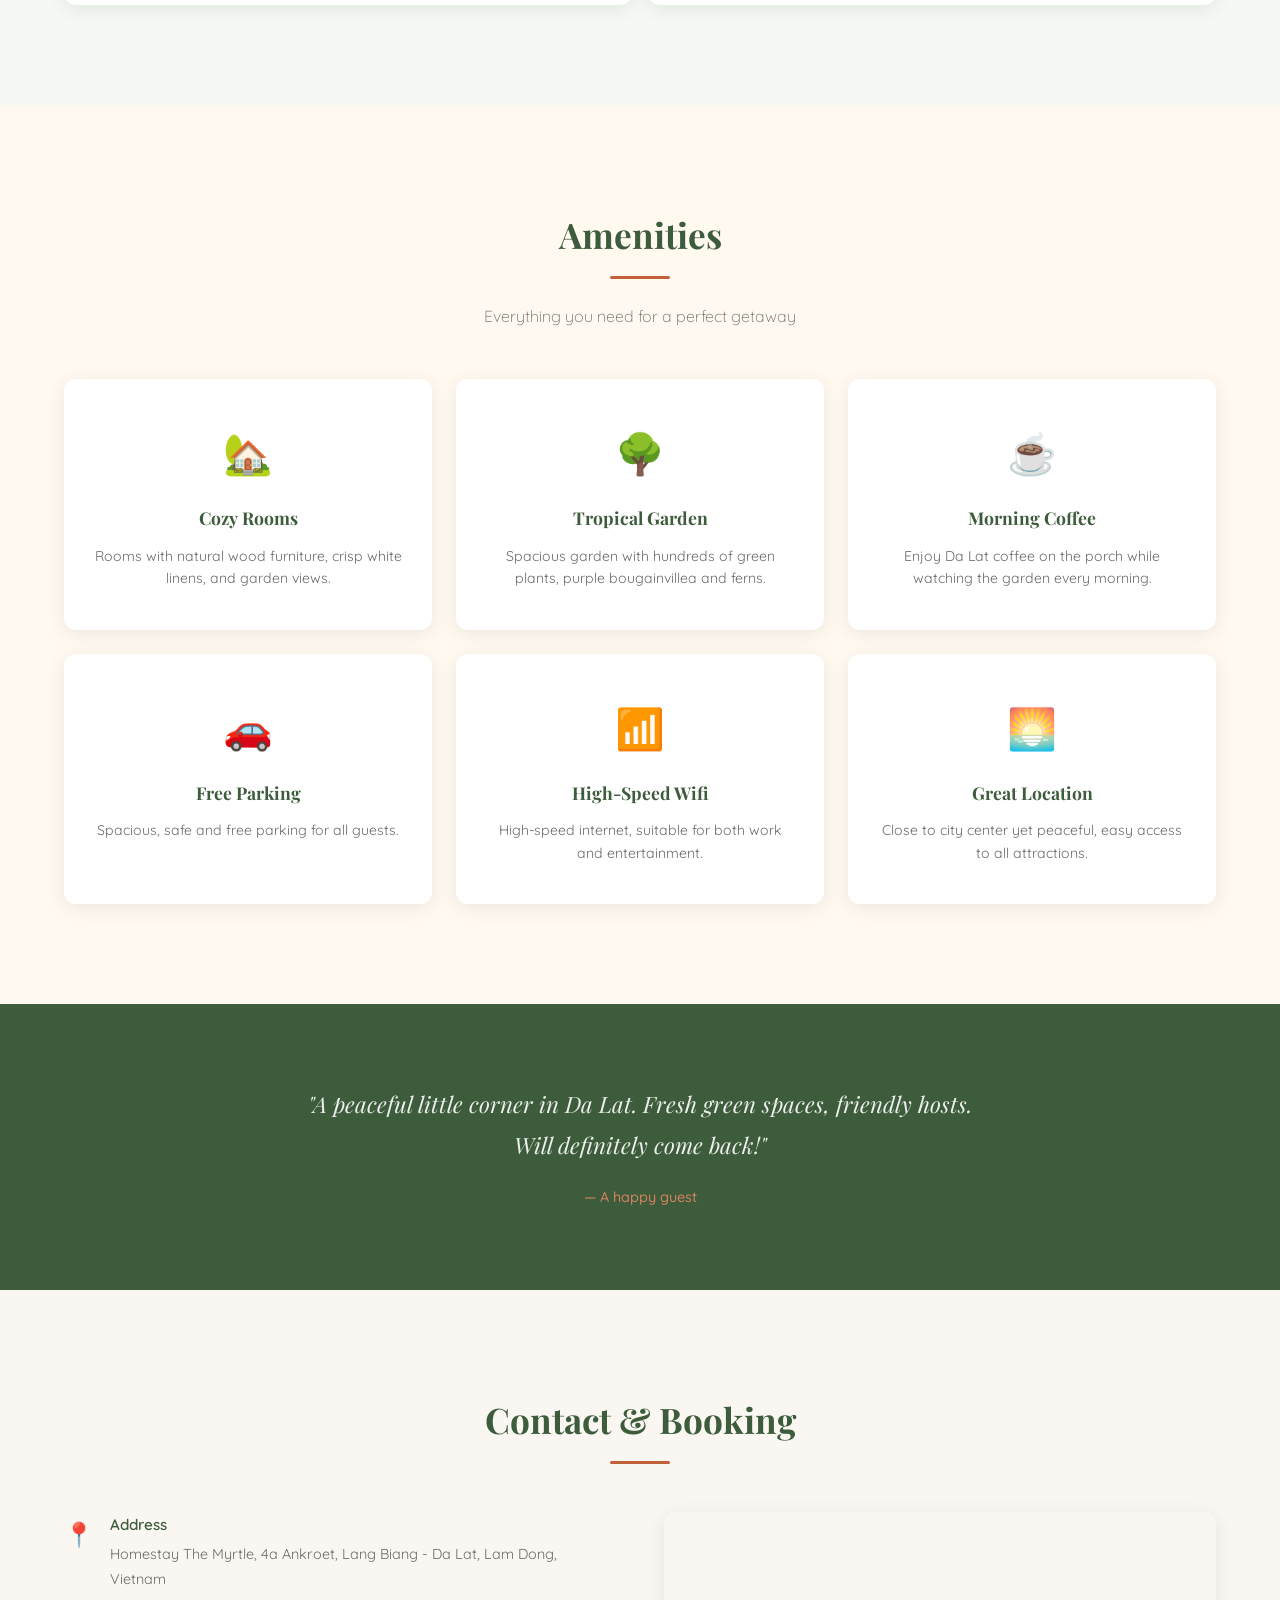
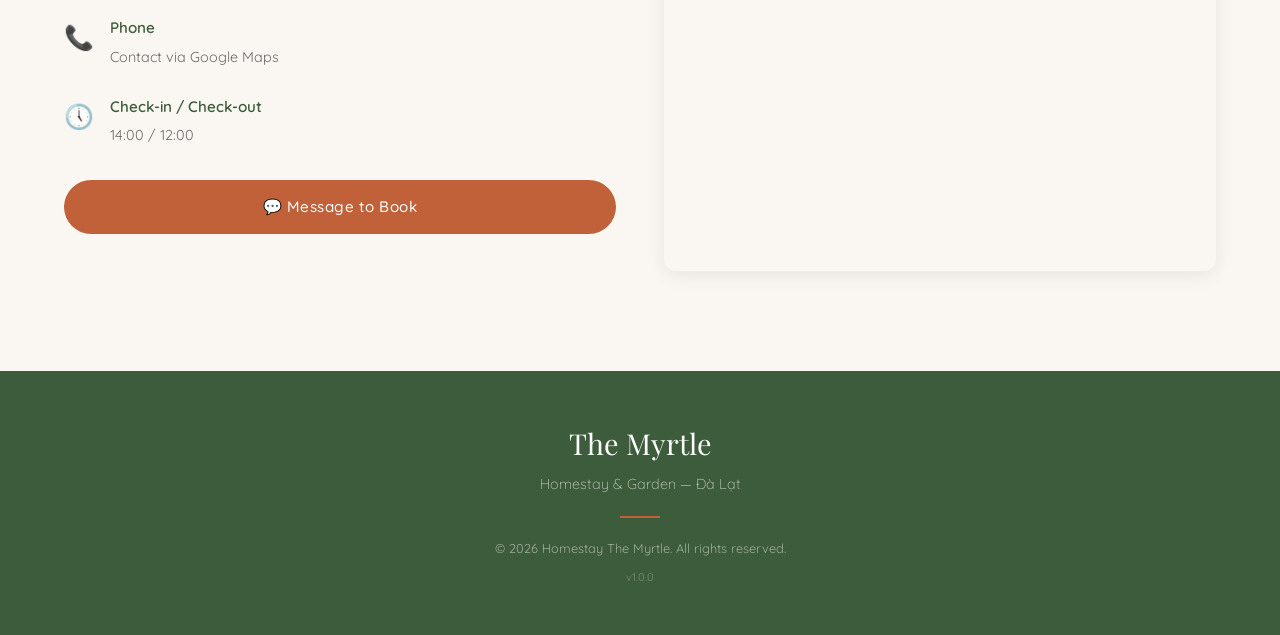
==== commit 73a52941: "Update myrtle space images and add link from homepage" ====
--- a/index.html
+++ b/index.html
@@ -84,6 +84,7 @@
                     <p data-i18n="about.p1">Homestay The Myrtle tọa lạc tại thành phố Đà Lạt thơ mộng, là nơi lý tưởng để bạn tâm hồn hòa mình vào thiên nhiên yên bình.</p>
                     <p data-i18n="about.p2">Với kiến trúc gỗ mộc mạc, khung cửa sổ màu đất ấm áp cùng vườn cây nhiệt đới xanh mướt, The Myrtle mang đến cho bạn cảm giác như đang ở trong một ngôi nhà cổ tích giữa rừng.</p>
                     <p data-i18n="about.p3">Mỗi góc nhỏ tại đây đều được chăm chút từ từng chậu dương xỉ, những giàn hoa giấy tím đến những chiếc ghế gỗ vintage — tất cả tạo nên một không gian sống động nhưng vẫn rất đỗi bình yên.</p>
+                    <a href="myrtle.html" class="btn-secondary">&#127804; Hoa Sim Tím — Rose Myrtle</a>
                     <a href="ankroet.html" class="btn-secondary">&#128220; Câu chuyện đường Ankroet</a>
                     <div class="about-features">
                         <div class="feature">
